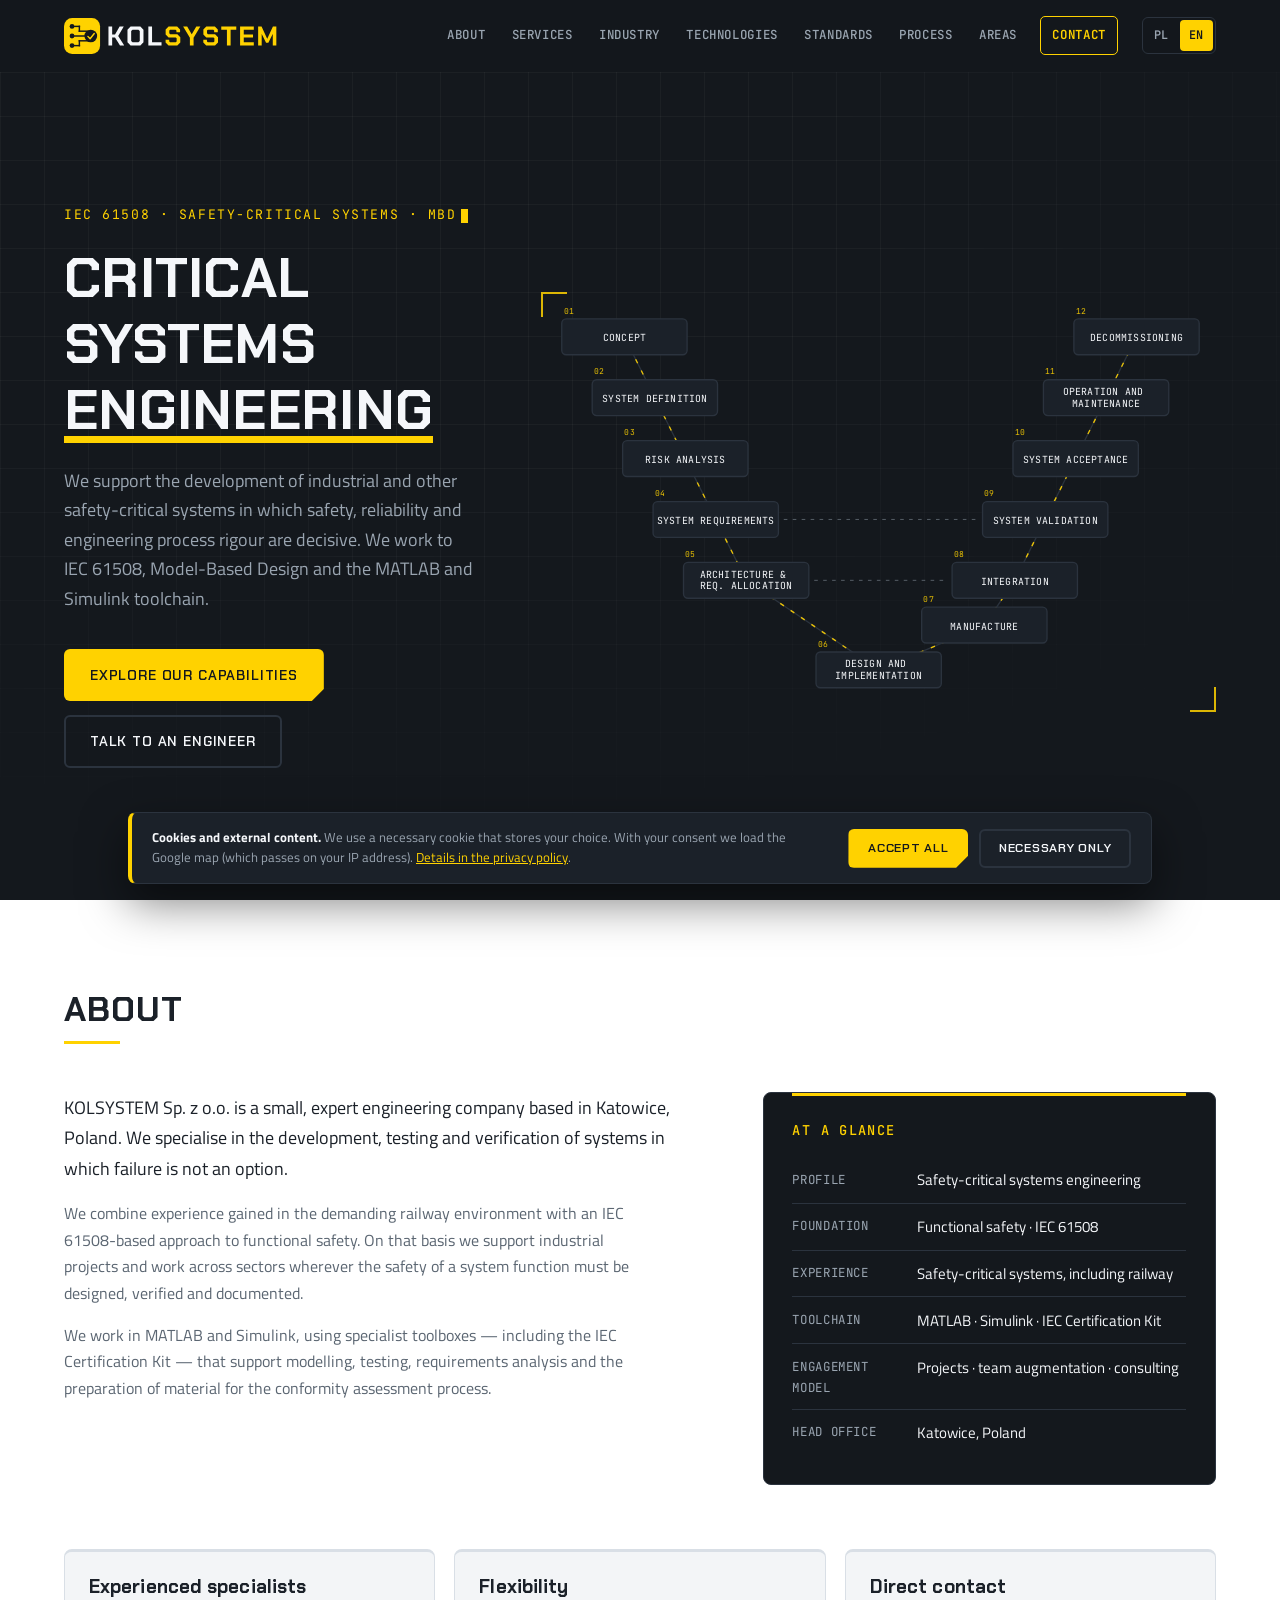
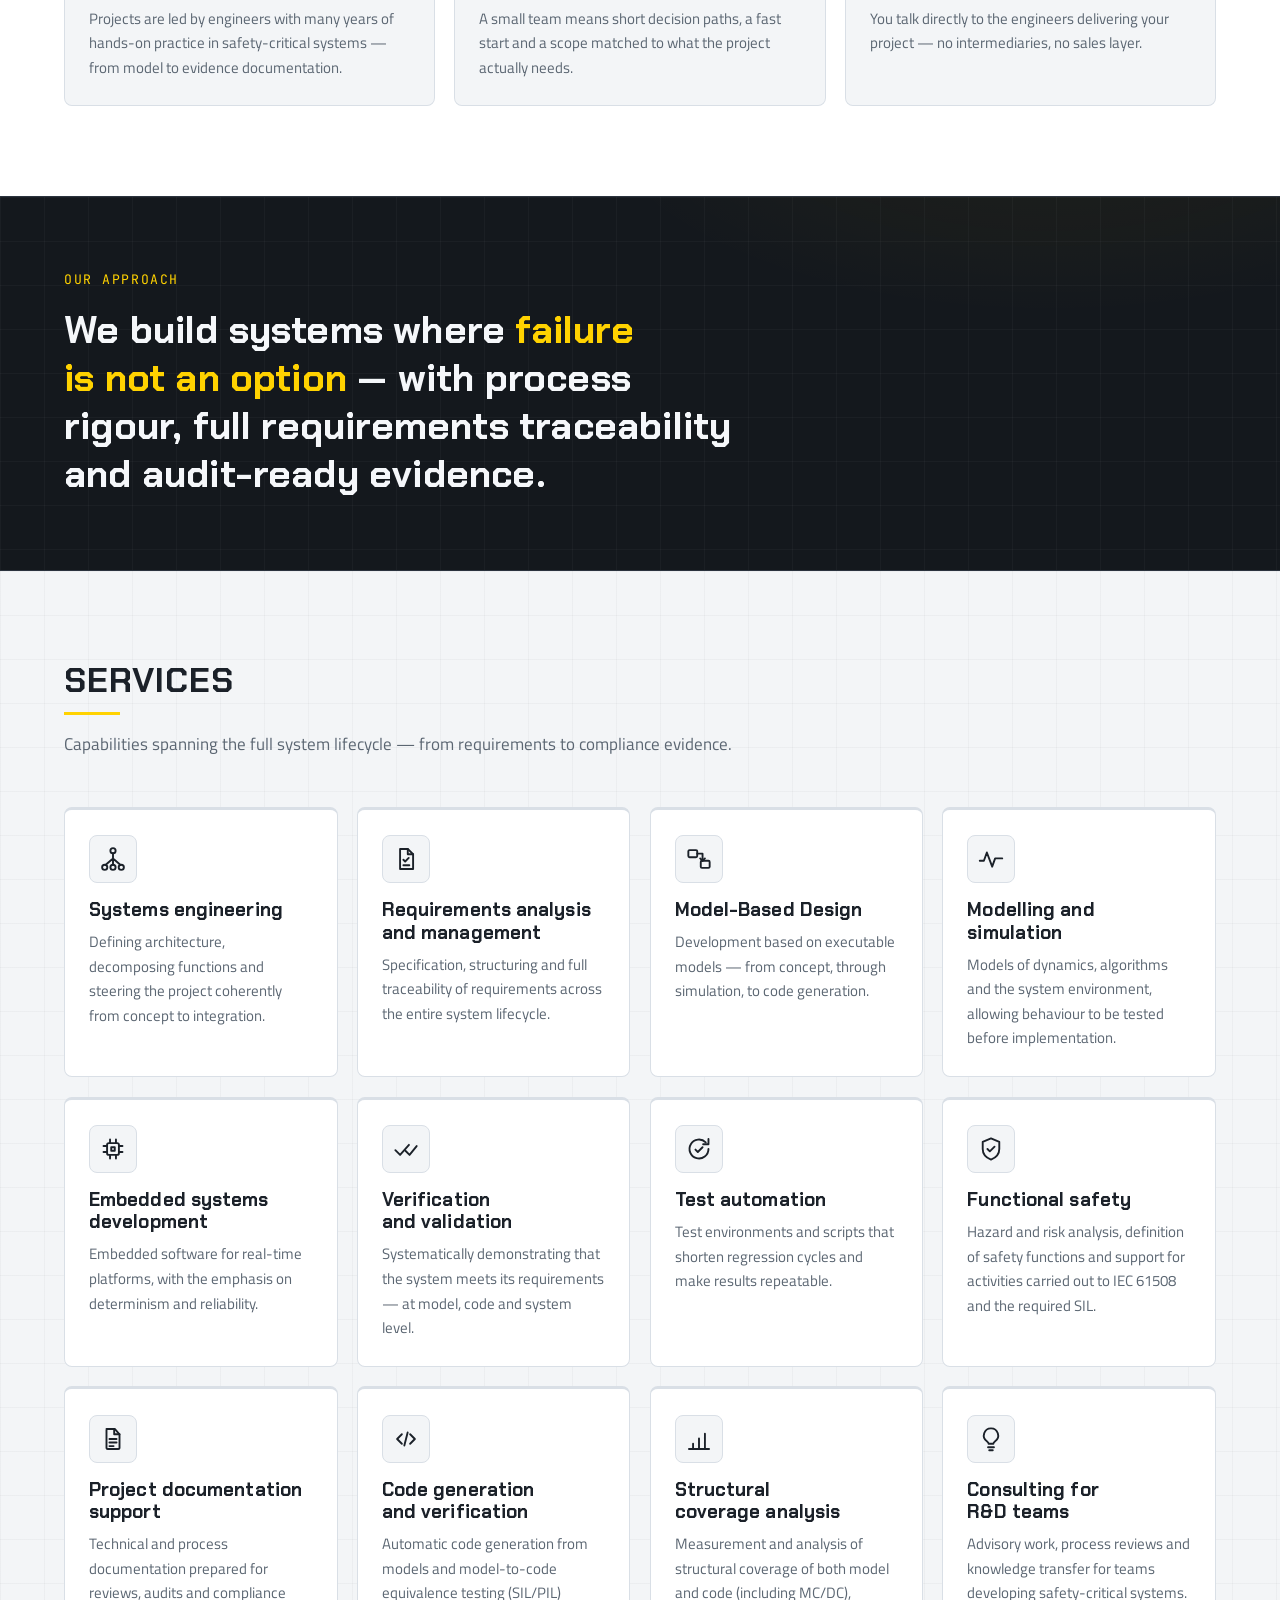
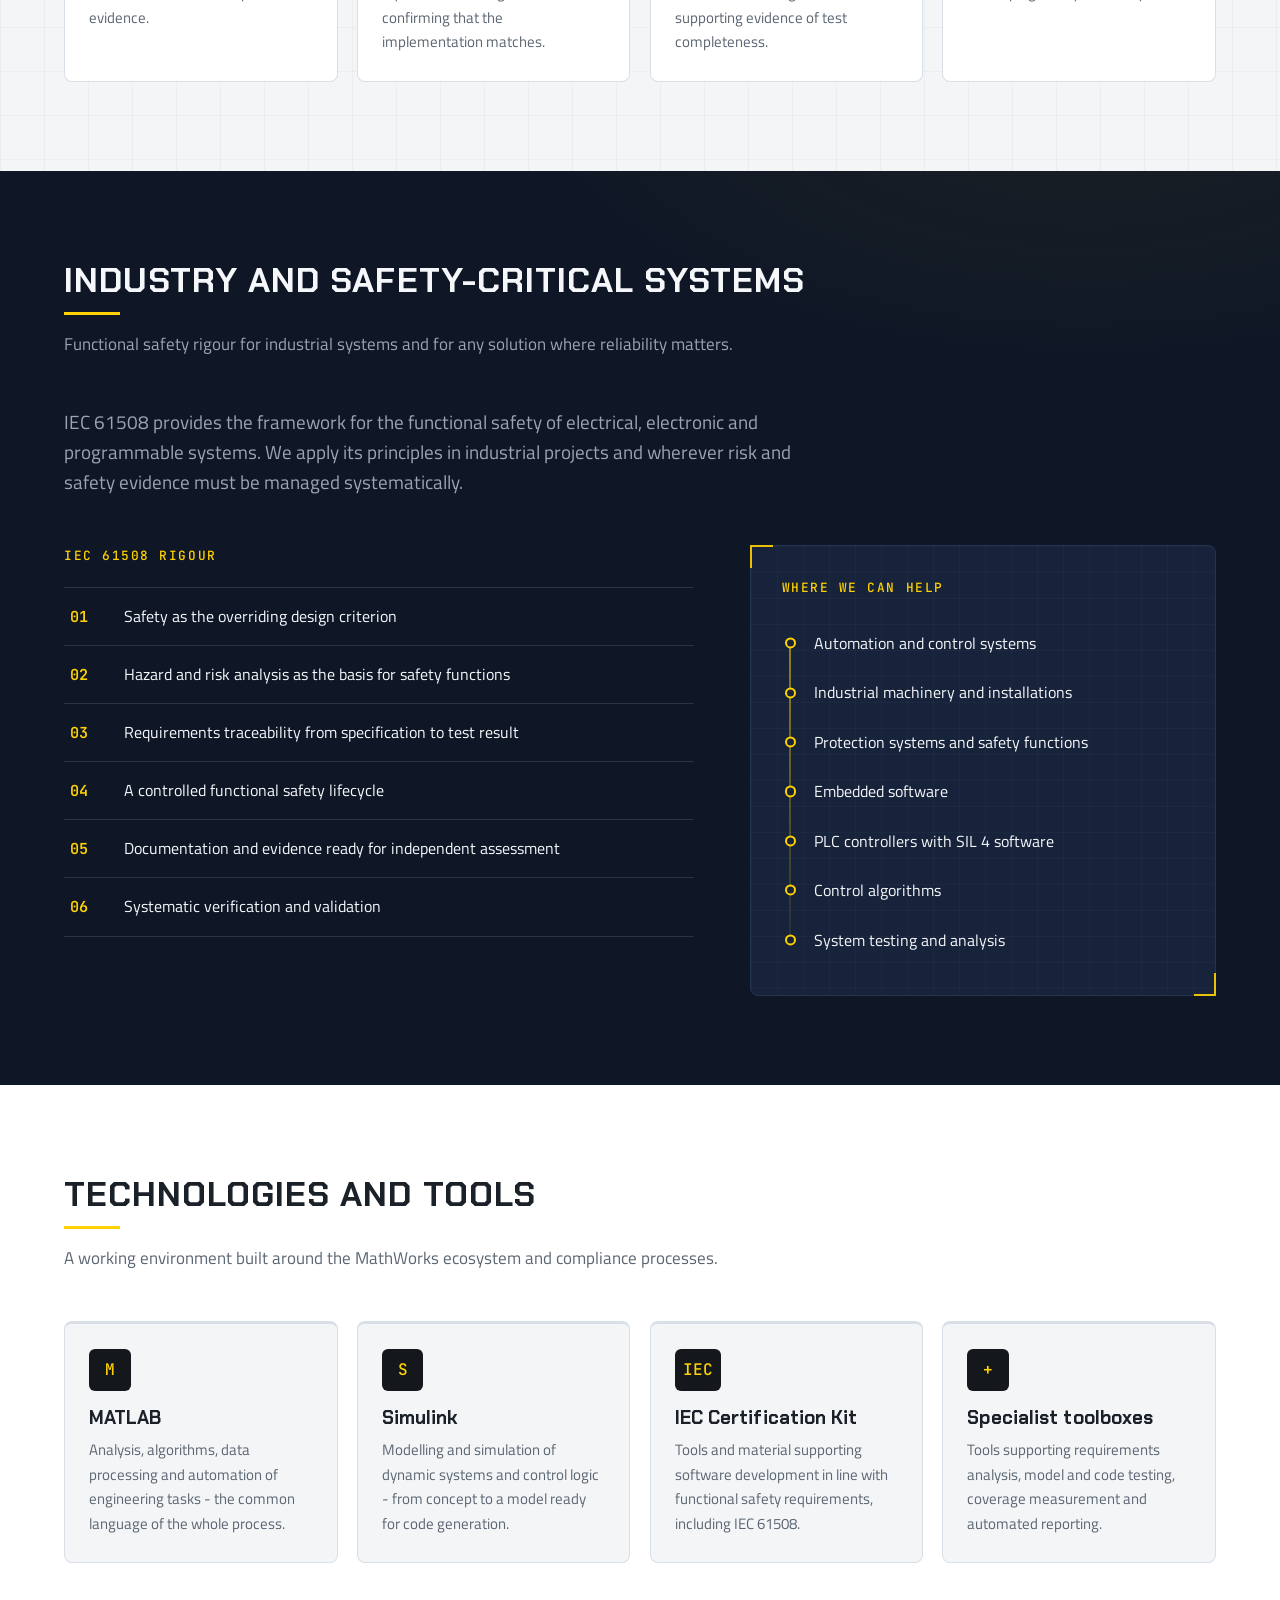
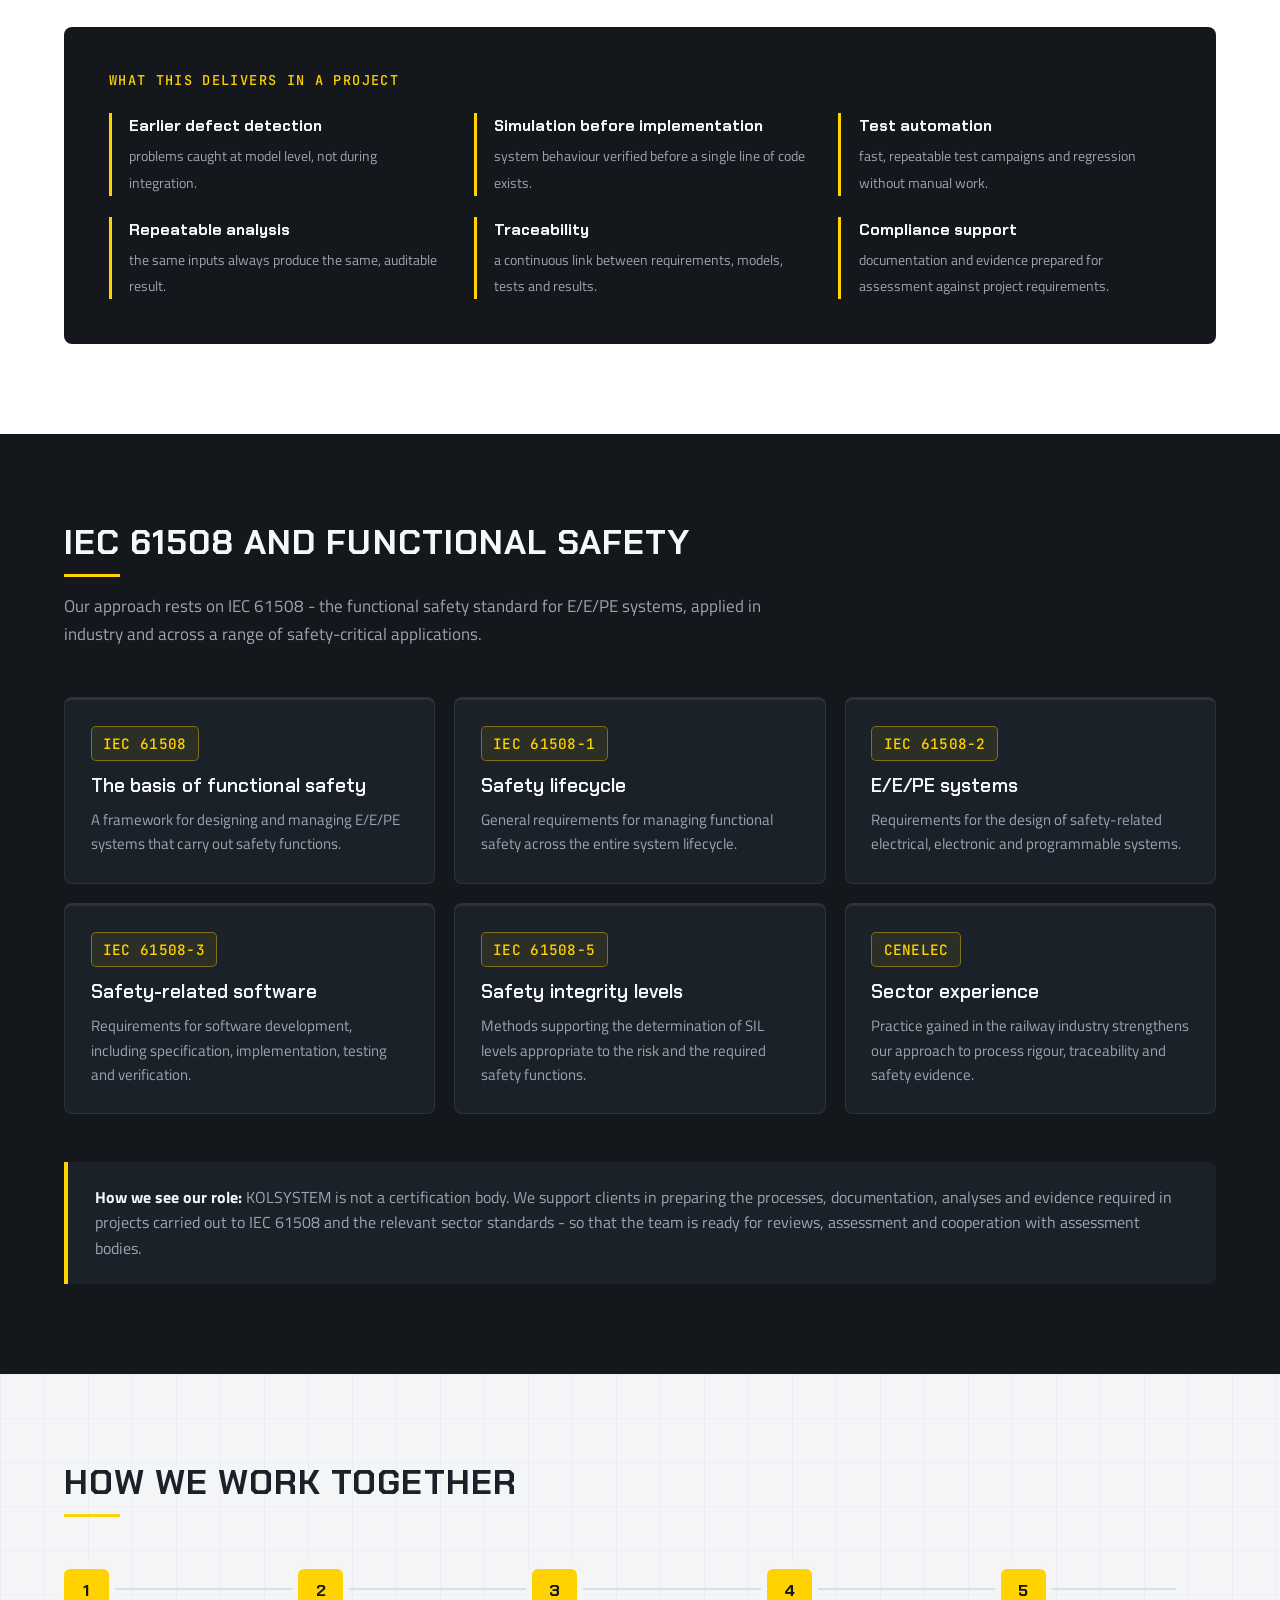
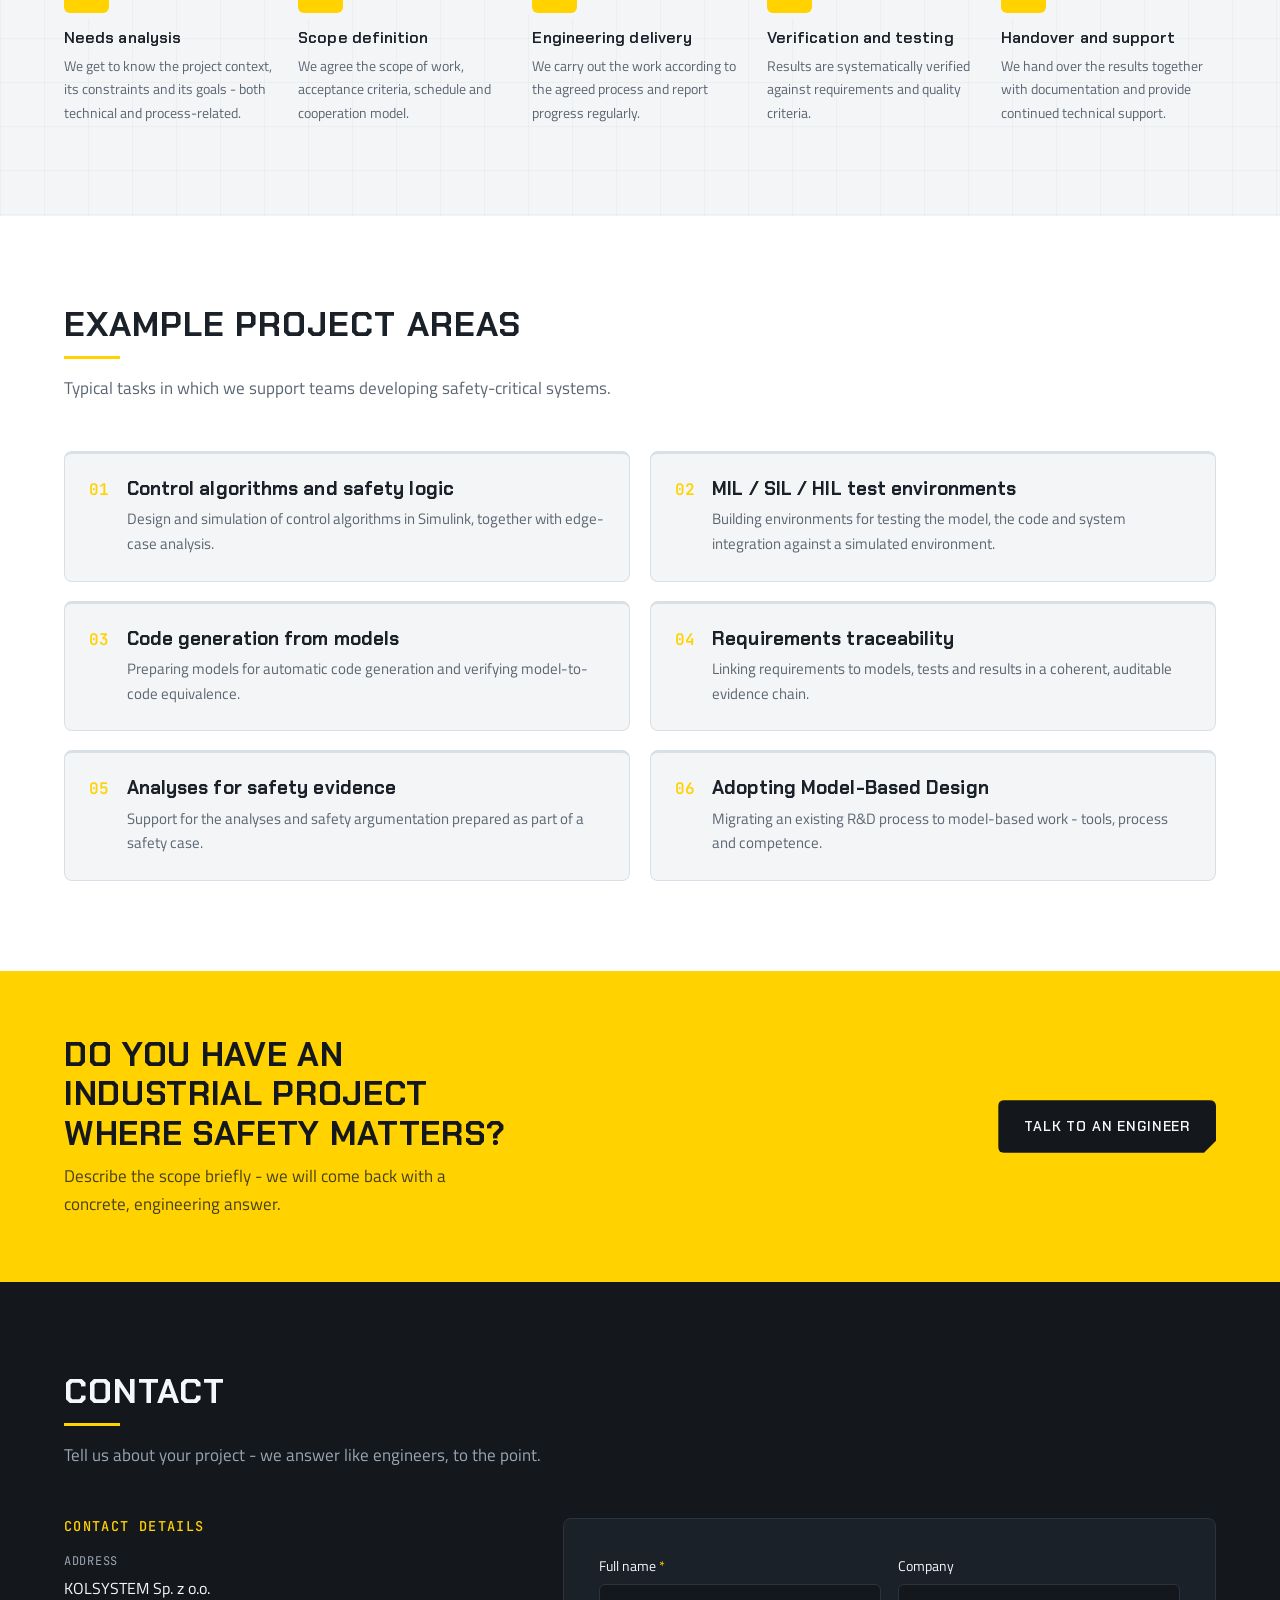
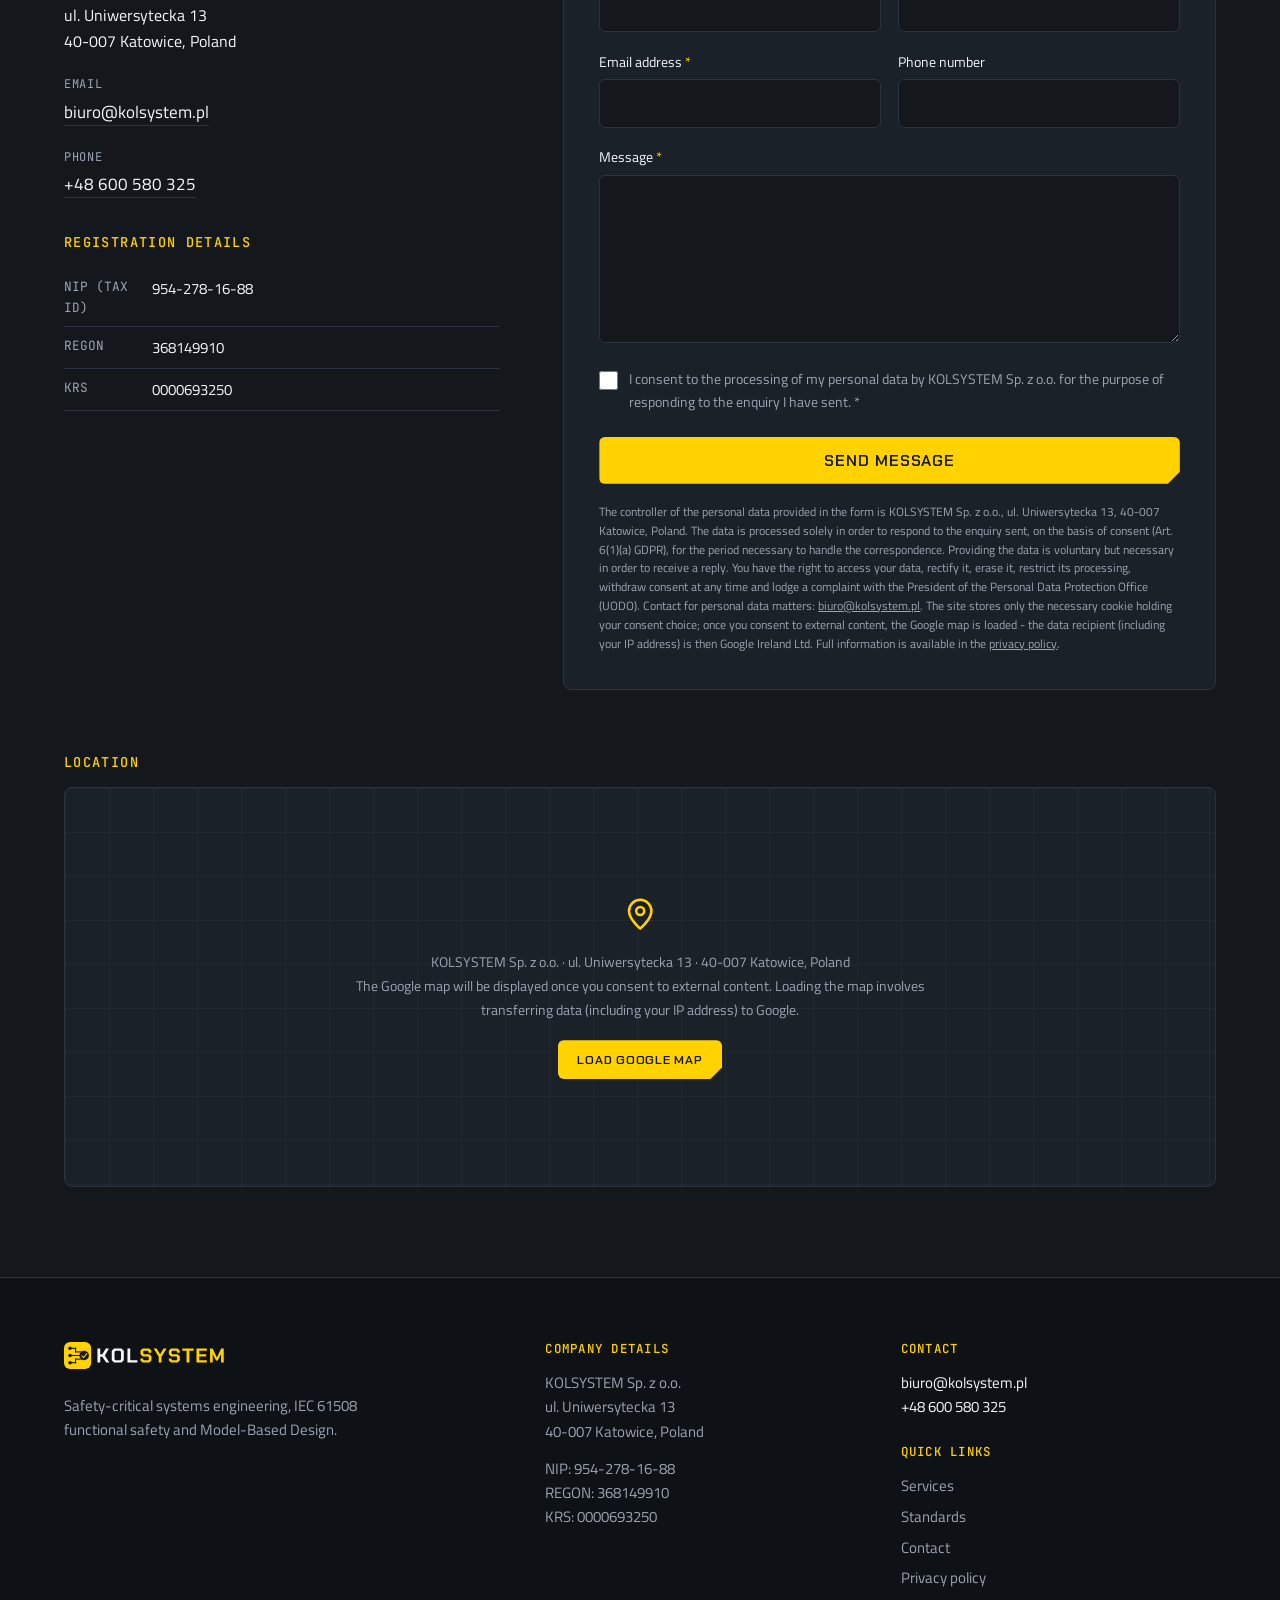
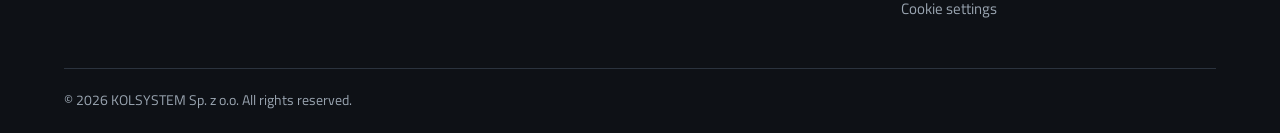
==== en/index.html @ b1883c4a "dodanie obsługi jezyka angielskiego" ====
<!DOCTYPE html>

<html lang="en">
<head>
<meta charset="utf-8"/>
<meta content="width=device-width, initial-scale=1.0" name="viewport"/>
<title>KOLSYSTEM – IEC 61508 Functional Safety | Industrial Engineering</title>
<meta content="KOLSYSTEM Sp. z o.o. - safety-critical systems engineering for industry and a range of sectors. IEC 61508 functional safety, Model-Based Design, MATLAB, Simulink, verification and validation." name="description"/>
<meta content="index,follow" name="robots"/>
<meta content="KOLSYSTEM Sp. z o.o." name="author"/>
<meta content="#14181d" name="theme-color"/>
<link href="https://kolsystem.pl/en/" rel="canonical"/>
<link href="https://kolsystem.pl/" hreflang="pl" rel="alternate"/>
<link href="https://kolsystem.pl/en/" hreflang="en" rel="alternate"/>
<link href="https://kolsystem.pl/" hreflang="x-default" rel="alternate"/>
<link href="../assets/brand/favicon.svg" rel="icon" type="image/svg+xml"/>
<link href="../assets/brand/favicon.ico" rel="icon" type="image/x-icon"/>
<link href="../assets/brand/apple-touch-icon.png" rel="apple-touch-icon"/>
<!-- Open Graph -->
<meta content="website" property="og:type"/>
<meta content="KOLSYSTEM" property="og:site_name"/>
<meta content="KOLSYSTEM – IEC 61508 Functional Safety" property="og:title"/>
<meta content="IEC 61508 functional safety, Model-Based Design, MATLAB and Simulink. Safety-critical systems engineering for industry and a range of sectors." property="og:description"/>
<meta content="https://kolsystem.pl/en/" property="og:url"/>
<meta content="en_GB" property="og:locale"/>
<meta content="https://kolsystem.pl/assets/brand/social-share-1200x630.png" property="og:image"/>
<meta content="image/png" property="og:image:type"/>
<meta content="1200" property="og:image:width"/>
<meta content="630" property="og:image:height"/>
<meta content="KOLSYSTEM – Safety-critical systems engineering. IEC 61508, Model-Based Design, system lifecycle diagram." property="og:image:alt"/>
<!-- Twitter Card -->
<meta content="summary_large_image" name="twitter:card"/>
<meta content="KOLSYSTEM – IEC 61508 Functional Safety" name="twitter:title"/>
<meta content="IEC 61508 functional safety, Model-Based Design, MATLAB and Simulink. Safety-critical systems engineering for industry and a range of sectors." name="twitter:description"/>
<meta content="https://kolsystem.pl/assets/brand/social-share-1200x630.png" name="twitter:image"/>
<!-- Fonty hostowane lokalnie (reguły @font-face w style.css) -->
<link as="font" crossorigin="" href="../assets/fonts/titillium-web-400-latin.woff2" rel="preload" type="font/woff2"/>
<link as="font" crossorigin="" href="../assets/fonts/titillium-web-400-latin-ext.woff2" rel="preload" type="font/woff2"/>
<link as="font" crossorigin="" href="../assets/fonts/chakra-petch-700-latin.woff2" rel="preload" type="font/woff2"/>
<link as="font" crossorigin="" href="../assets/fonts/chakra-petch-700-latin-ext.woff2" rel="preload" type="font/woff2"/>
<link href="../assets/css/style.css" rel="stylesheet"/>
<!-- Dane strukturalne dla wyszukiwarek -->
<script type="application/ld+json">{
  "@context": "https://schema.org",
  "@graph": [
    {
      "@type": "Organization",
      "@id": "https://kolsystem.pl/#organization",
      "name": "KOLSYSTEM Sp. z o.o.",
      "legalName": "KOLSYSTEM Spółka z ograniczoną odpowiedzialnością",
      "url": "https://kolsystem.pl/",
      "email": "biuro@kolsystem.pl",
      "telephone": "+48600580325",
      "taxID": "9542781688",
      "vatID": "PL9542781688",
      "address": {
        "@type": "PostalAddress",
        "streetAddress": "ul. Uniwersytecka 13",
        "postalCode": "40-007",
        "addressLocality": "Katowice",
        "addressRegion": "śląskie",
        "addressCountry": "PL"
      },
      "contactPoint": {
        "@type": "ContactPoint",
        "contactType": "customer service",
        "email": "biuro@kolsystem.pl",
        "telephone": "+48600580325",
        "availableLanguage": [
          "pl",
          "en"
        ]
      },
      "areaServed": "PL",
      "hasMap": "https://maps.google.com/maps?q=ul.+Uniwersytecka+13,+40-007+Katowice",
      "knowsAbout": [
        "inżynieria systemów krytycznych",
        "bezpieczeństwo funkcjonalne",
        "Model-Based Design",
        "MATLAB",
        "Simulink",
        "IEC Certification Kit",
        "IEC 61508",
        "systemy E/E/PE",
        "automatyka przemysłowa",
        "Safety Integrity Level (SIL)",
        "weryfikacja i walidacja",
        "Sterowniki PLC z oprogramowaniem SIL4",
        "systemy embedded"
      ],
      "hasOfferCatalog": {
        "@type": "OfferCatalog",
        "name": "Engineering services",
        "itemListElement": [
          {
            "@type": "Offer",
            "itemOffered": {
              "@type": "Service",
              "name": "Systems engineering"
            }
          },
          {
            "@type": "Offer",
            "itemOffered": {
              "@type": "Service",
              "name": "Requirements analysis and management"
            }
          },
          {
            "@type": "Offer",
            "itemOffered": {
              "@type": "Service",
              "name": "Model-Based Design"
            }
          },
          {
            "@type": "Offer",
            "itemOffered": {
              "@type": "Service",
              "name": "Modelling and simulation"
            }
          },
          {
            "@type": "Offer",
            "itemOffered": {
              "@type": "Service",
              "name": "Embedded systems development"
            }
          },
          {
            "@type": "Offer",
            "itemOffered": {
              "@type": "Service",
              "name": "Verification and validation"
            }
          },
          {
            "@type": "Offer",
            "itemOffered": {
              "@type": "Service",
              "name": "Test automation"
            }
          },
          {
            "@type": "Offer",
            "itemOffered": {
              "@type": "Service",
              "name": "Functional safety"
            }
          },
          {
            "@type": "Offer",
            "itemOffered": {
              "@type": "Service",
              "name": "Project documentation support"
            }
          },
          {
            "@type": "Offer",
            "itemOffered": {
              "@type": "Service",
              "name": "Consulting for R&D teams"
            }
          }
        ]
      }
    },
    {
      "@type": "WebSite",
      "@id": "https://kolsystem.pl/#website",
      "url": "https://kolsystem.pl/",
      "name": "KOLSYSTEM",
      "inLanguage": "pl-PL",
      "publisher": {
        "@id": "https://kolsystem.pl/#organization"
      }
    },
    {
      "@type": "WebPage",
      "@id": "https://kolsystem.pl/#webpage",
      "url": "https://kolsystem.pl/",
      "name": "KOLSYSTEM – Safety-critical systems engineering",
      "description": "Expert engineering company from Katowice, Poland: IEC 61508 functional safety, safety-critical systems for industry, Model-Based Design, MATLAB and Simulink, verification and validation.",
      "inLanguage": "pl-PL",
      "isPartOf": {
        "@id": "https://kolsystem.pl/#website"
      },
      "about": {
        "@id": "https://kolsystem.pl/#organization"
      }
    }
  ]
}</script>
</head>
<body>
<a class="skip-link" href="#main">Skip to content</a>
<!-- ============================== NAGŁÓWEK ============================== -->
<header class="site-header" id="top">
<div class="container header-inner">
<a aria-label="KOLSYSTEM – home" class="logo" href="#top">
<img alt="" class="logo-image" height="760" src="../assets/brand/logo-horizontal-primary.svg" width="4510"/>
</a>
<button aria-controls="site-nav" aria-expanded="false" class="nav-toggle" type="button">
<span class="nav-toggle-label">Menu</span>
<span aria-hidden="true" class="nav-toggle-bars"><i></i><i></i><i></i></span>
</button>
<nav aria-label="Main navigation" class="site-nav" id="site-nav">
<ul>
<li><a href="#o-firmie">About</a></li>
<li><a href="#uslugi">Services</a></li>
<li><a href="#przemysl">Industry</a></li>
<li><a href="#technologie">Technologies</a></li>
<li><a href="#standardy">Standards</a></li>
<li><a href="#proces">Process</a></li>
<li><a href="#obszary">Areas</a></li>
<li><a class="nav-cta" href="#kontakt">Contact</a></li>
</ul>
</nav>
<div aria-label="Language" class="lang-switch" role="group">
<a href="/" hreflang="pl" lang="pl">PL</a>
<a aria-current="true" class="is-active" href="/en/" hreflang="en" lang="en">EN</a>
</div>
</div>
</header>
<main id="main">
<!-- ============================== HERO ============================== -->
<section aria-label="Introduction" class="hero">
<div aria-hidden="true" class="hero-bg"></div>
<div class="container hero-inner">
<div class="hero-copy">
<p class="eyebrow" data-reveal="">IEC 61508 · Safety-critical systems · MBD<span aria-hidden="true" class="cursor"></span></p>
<h1 class="d1" data-reveal="">Critical systems <span class="accent-underline">engineering</span></h1>
<p class="hero-lead" data-delay="2" data-reveal="">
            We support the development of industrial and other safety-critical systems in which safety, reliability and engineering process rigour are decisive. We work to IEC 61508, Model-Based Design and the MATLAB and Simulink toolchain.
          </p>
<div class="hero-actions" data-delay="3" data-reveal="">
<a class="btn btn-primary" href="#uslugi">Explore our capabilities</a>
<a class="btn btn-ghost" href="#kontakt">Talk to an engineer</a>
</div>
</div>
<!-- Animowany diagram: przepływ MBD + odpowiedź skokowa -->
<div aria-hidden="true" class="hero-visual" data-delay="3" data-reveal="">
<svg class="hero-diagram" focusable="false" viewbox="4 28 732 448">
<!-- Ścieżka cyklu (pod blokami) + animowany przepływ -->
<g class="diagram-links">
<path d="M86 68 120 136 154 204 188 272 222 340 370 440 488 390 522 340 556 272 590 204 624 136 658 68"></path>
</g>
<g class="diagram-flow">
<path d="M86 68 120 136 154 204 188 272 222 340 370 440 488 390 522 340 556 272 590 204 624 136 658 68"></path>
</g>
<!-- Relacje weryfikacji i walidacji między gałęziami -->
<g class="v-verif">
<path d="M264 272H480"></path>
<path d="M298 340H446"></path>
</g>
<!-- Fazy cyklu życia systemu -->
<g class="diagram-blocks">
<rect height="40" rx="5" width="140" x="16" y="48"></rect>
<rect height="40" rx="5" width="140" x="50" y="116"></rect>
<rect height="40" rx="5" width="140" x="84" y="184"></rect>
<rect height="40" rx="5" width="140" x="118" y="252"></rect>
<rect height="40" rx="5" width="140" x="152" y="320"></rect>
<rect height="40" rx="5" width="140" x="300" y="420"></rect>
<rect height="40" rx="5" width="140" x="418" y="370"></rect>
<rect height="40" rx="5" width="140" x="452" y="320"></rect>
<rect height="40" rx="5" width="140" x="486" y="252"></rect>
<rect height="40" rx="5" width="140" x="520" y="184"></rect>
<rect height="40" rx="5" width="140" x="554" y="116"></rect>
<rect height="40" rx="5" width="140" x="588" y="48"></rect>
<text class="v-num" x="18" y="42">01</text>
<text class="v-num" x="52" y="110">02</text>
<text class="v-num" x="86" y="178">03</text>
<text class="v-num" x="120" y="246">04</text>
<text class="v-num" x="154" y="314">05</text>
<text class="v-num" x="302" y="414">06</text>
<text class="v-num" x="420" y="364">07</text>
<text class="v-num" x="454" y="314">08</text>
<text class="v-num" x="488" y="246">09</text>
<text class="v-num" x="522" y="178">10</text>
<text class="v-num" x="556" y="110">11</text>
<text class="v-num" x="590" y="42">12</text>
<text x="86" y="73">CONCEPT</text>
<text x="120" y="141">SYSTEM DEFINITION</text>
<text x="154" y="209">RISK ANALYSIS</text>
<text x="188" y="277">SYSTEM REQUIREMENTS</text>
<text x="222" y="337">
<tspan x="222">ARCHITECTURE &amp;</tspan>
<tspan x="222" y="350">REQ. ALLOCATION</tspan>
</text>
<text x="370" y="437">
<tspan x="370">DESIGN AND</tspan>
<tspan x="370" y="450">IMPLEMENTATION</tspan>
</text>
<text x="488" y="395">MANUFACTURE</text>
<text x="522" y="345">INTEGRATION</text>
<text x="556" y="277">SYSTEM VALIDATION</text>
<text x="590" y="209">SYSTEM ACCEPTANCE</text>
<text x="624" y="133">
<tspan x="624">OPERATION AND</tspan>
<tspan x="624" y="146">MAINTENANCE</tspan>
</text>
<text x="658" y="73">DECOMMISSIONING</text>
</g>
</svg>
</div>
</div>
</section>
<!-- ============================== O FIRMIE ============================== -->
<section aria-labelledby="o-firmie-h" class="section section--light" id="o-firmie">
<div class="container">
<header class="section-head" data-reveal="">
<h2 id="o-firmie-h">About</h2>
</header>
<div class="about-grid">
<div class="about-copy" data-reveal="">
<p class="section-lead">
              KOLSYSTEM Sp. z o.o. is a small, expert engineering company based in Katowice, Poland. We specialise in the development, testing and verification of systems in which failure is not an option.
            </p>
<p>
              We combine experience gained in the demanding railway environment with an IEC 61508-based approach to functional safety. On that basis we support industrial projects and work across sectors wherever the safety of a system function must be designed, verified and documented.
            </p>
<p>
              We work in MATLAB and Simulink, using specialist toolboxes — including the IEC Certification Kit — that support modelling, testing, requirements analysis and the preparation of material for the conformity assessment process.
            </p>
</div>
<aside aria-label="KOLSYSTEM w skrócie" class="spec-card" data-delay="2" data-reveal="">
<h3 class="spec-title">At a glance</h3>
<dl class="spec-list">
<div>
<dt>Profile</dt>
<dd>Safety-critical systems engineering</dd>
</div>
<div>
<dt>Foundation</dt>
<dd>Functional safety · IEC 61508</dd>
</div>
<div>
<dt>Experience</dt>
<dd>Safety-critical systems, including railway</dd>
</div>
<div>
<dt>Toolchain</dt>
<dd>MATLAB · Simulink · IEC Certification Kit</dd>
</div>
<div>
<dt>Engagement model</dt>
<dd>Projects · team augmentation · consulting</dd>
</div>
<div>
<dt>Head office</dt>
<dd>Katowice, Poland</dd>
</div>
</dl>
</aside>
</div>
<ul class="advantages">
<li class="advantage" data-reveal="">
<h3>Experienced specialists</h3>
<p>Projects are led by engineers with many years of hands-on practice in safety-critical systems — from model to evidence documentation.</p>
</li>
<li class="advantage" data-delay="2" data-reveal="">
<h3>Flexibility</h3>
<p>A small team means short decision paths, a fast start and a scope matched to what the project actually needs.</p>
</li>
<li class="advantage" data-delay="3" data-reveal="">
<h3>Direct contact</h3>
<p>You talk directly to the engineers delivering your project — no intermediaries, no sales layer.</p>
</li>
</ul>
</div>
</section>
<!-- ============================== MANIFEST ============================== -->
<section aria-label="Our approach" class="statement">
<div class="container" data-reveal="">
<p class="statement-eyebrow">Our approach</p>
<p class="statement-text">We build systems where <span>failure is not an option</span> — with process rigour, full requirements traceability and audit-ready evidence.</p>
</div>
</section>
<!-- ============================== USŁUGI ============================== -->
<section aria-labelledby="uslugi-h" class="section section--gray" id="uslugi">
<div class="container">
<header class="section-head" data-reveal="">
<h2 id="uslugi-h">Services</h2>
<p class="section-sub">Capabilities spanning the full system lifecycle — from requirements to compliance evidence.</p>
</header>
<ul class="cards-grid services-grid">
<li class="card" data-reveal="">
<svg aria-hidden="true" class="card-icon" viewbox="0 0 24 24">
<circle cx="12" cy="5" r="2.2"></circle>
<circle cx="5" cy="19" r="2.2"></circle>
<circle cx="12" cy="19" r="2.2"></circle>
<circle cx="19" cy="19" r="2.2"></circle>
<path d="M12 7.2v9.6M12 11.5 5.6 17M12 11.5l6.4 5.5"></path>
</svg>
<h3>Systems engineering</h3>
<p>Defining architecture, decomposing functions and steering the project coherently from concept to integration.
            </p>
</li>
<li class="card" data-delay="2" data-reveal="">
<svg aria-hidden="true" class="card-icon" viewbox="0 0 24 24">
<path d="M7 3.5h6.5L18 8v12.5H7z"></path>
<path d="M13.5 3.5V8H18"></path>
<path d="m9.8 12.6 1.5 1.5 3-3"></path>
<path d="M9.8 17.3h5"></path>
</svg>
<h3>Requirements analysis and management</h3>
<p>Specification, structuring and full traceability of requirements across the entire system lifecycle.</p>
</li>
<li class="card" data-delay="3" data-reveal="">
<svg aria-hidden="true" class="card-icon" viewbox="0 0 24 24">
<rect height="6" rx="1" width="7.5" x="3" y="4.5"></rect>
<rect height="6" rx="1" width="7.5" x="13.5" y="13.5"></rect>
<path d="M10.5 7.5h4.5v6"></path>
<path d="m13 11.5 2 2 2-2"></path>
</svg>
<h3>Model-Based Design</h3>
<p>Development based on executable models — from concept, through simulation, to code generation.</p>
</li>
<li class="card" data-reveal="">
<svg aria-hidden="true" class="card-icon" viewbox="0 0 24 24">
<path d="M2.5 13.5H6l2.5-7 4.5 12 2.5-7h6"></path>
</svg>
<h3>Modelling and simulation</h3>
<p>Models of dynamics, algorithms and the system environment, allowing behaviour to be tested before implementation.</p>
</li>
<li class="card" data-delay="2" data-reveal="">
<svg aria-hidden="true" class="card-icon" viewbox="0 0 24 24">
<rect height="10" rx="1.5" width="10" x="7" y="7"></rect>
<rect height="3" width="3" x="10.5" y="10.5"></rect>
<path d="M9.5 7V4m5 3V4m-5 16v-3m5 3v-3M7 9.5H4m3 5H4m16-5h-3m3 5h-3"></path>
</svg>
<h3>Embedded systems development</h3>
<p>Embedded software for real-time platforms, with the emphasis on determinism and reliability.</p>
</li>
<li class="card" data-delay="3" data-reveal="">
<svg aria-hidden="true" class="card-icon" viewbox="0 0 24 24">
<path d="m3 13 4 4 7.5-8.5"></path>
<path d="m11.5 13.5 3.5 3.5L21 9.5"></path>
</svg>
<h3>Verification and validation</h3>
<p>Systematically demonstrating that the system meets its requirements — at model, code and system level.</p>
</li>
<li class="card" data-reveal="">
<svg aria-hidden="true" class="card-icon" viewbox="0 0 24 24">
<path d="M20 12a8 8 0 1 1-2.3-5.6"></path>
<path d="M20 3.5V8h-4.5"></path>
<path d="m9 12.5 2 2 4-4"></path>
</svg>
<h3>Test automation</h3>
<p>Test environments and scripts that shorten regression cycles and make results repeatable.</p>
</li>
<li class="card" data-delay="2" data-reveal="">
<svg aria-hidden="true" class="card-icon" viewbox="0 0 24 24">
<path d="m12 3 7 3v6c0 4.4-3 7.4-7 9-4-1.6-7-4.6-7-9V6z"></path>
<path d="m9 12 2 2 4-4"></path>
</svg>
<h3>Functional safety</h3>
<p>Hazard and risk analysis, definition of safety functions and support for activities carried out to IEC 61508 and the required SIL.</p>
</li>
<li class="card" data-delay="3" data-reveal="">
<svg aria-hidden="true" class="card-icon" viewbox="0 0 24 24">
<path d="M6.5 3.5h7L17.5 8v11.5a1 1 0 0 1-1 1h-9a1 1 0 0 1-1-1V4.5a1 1 0 0 1 1-1z"></path>
<path d="M13 3.5V8h4.5"></path>
<path d="M9 12h6M9 15h6M9 18h3.5"></path>
</svg>
<h3>Project documentation support</h3>
<p>Technical and process documentation prepared for reviews, audits and compliance evidence.</p>
</li>
<li class="card" data-reveal="">
<svg aria-hidden="true" class="card-icon" viewbox="0 0 24 24">
<path d="M8.5 8 4.5 12l4 4"></path>
<path d="m15.5 8 4 4-4 4"></path>
<path d="M13.4 6.5 10.6 17.5"></path>
</svg>
<h3>Code generation and verification</h3>
<p>Automatic code generation from models and model-to-code equivalence testing (SIL/PIL) confirming that the implementation matches.</p>
</li>
<li class="card" data-delay="2" data-reveal="">
<svg aria-hidden="true" class="card-icon" viewbox="0 0 24 24">
<path d="M3.5 20.5h17"></path>
<path d="M7 20.5v-4.5M12 20.5v-9M17 20.5v-13"></path>
</svg>
<h3>Structural coverage analysis</h3>
<p>Measurement and analysis of structural coverage of both model and code (including MC/DC), supporting evidence of test completeness.</p>
</li>
<li class="card" data-delay="3" data-reveal="">
<svg aria-hidden="true" class="card-icon" viewbox="0 0 24 24">
<path d="M12 3a6 6 0 0 0-3.5 10.9c.9.7 1.5 1.3 1.5 2.1h4c0-.8.6-1.4 1.5-2.1A6 6 0 0 0 12 3z"></path>
<path d="M9.5 19h5M10.5 21.5h3"></path>
</svg>
<h3>Consulting for R&amp;D teams</h3>
<p>Advisory work, process reviews and knowledge transfer for teams developing safety-critical systems.</p>
</li>
</ul>
</div>
</section>
<!-- ============================== PRZEMYSŁ I SYSTEMY KRYTYCZNE ============================== -->
<section aria-labelledby="przemysl-h" class="section section--navy" id="przemysl">
<div class="container">
<header class="section-head" data-reveal="">
<h2 id="przemysl-h">Industry and safety-critical systems</h2>
<p class="section-sub">Functional safety rigour for industrial systems and for any solution where reliability matters.</p>
</header>
<p class="rail-lead" data-reveal="">
          IEC 61508 provides the framework for the functional safety of electrical, electronic and programmable systems. We apply its principles in industrial projects and wherever risk and safety evidence must be managed systematically.
        </p>
<div class="rail-layout">
<div class="rail-reqs-wrap" data-reveal="">
<span class="rail-eyebrow">IEC 61508 rigour</span>
<ul class="rail-reqs">
<li><span aria-hidden="true" class="rail-reqs-num">01</span><span class="rail-reqs-text">Safety as the overriding design criterion</span></li>
<li><span aria-hidden="true" class="rail-reqs-num">02</span><span class="rail-reqs-text">Hazard and risk analysis as the basis for safety functions</span></li>
<li><span aria-hidden="true" class="rail-reqs-num">03</span><span class="rail-reqs-text">Requirements traceability from specification to test result</span></li>
<li><span aria-hidden="true" class="rail-reqs-num">04</span><span class="rail-reqs-text">A controlled functional safety lifecycle</span></li>
<li><span aria-hidden="true" class="rail-reqs-num">05</span><span class="rail-reqs-text">Documentation and evidence ready for independent assessment</span></li>
<li><span aria-hidden="true" class="rail-reqs-num">06</span><span class="rail-reqs-text">Systematic verification and validation</span></li>
</ul>
</div>
<aside aria-label="Możliwe obszary wsparcia" class="rail-panel" data-delay="2" data-reveal="">
<span class="rail-eyebrow">Where we can help</span>
<ul class="rail-chain">
<li>Automation and control systems</li>
<li>Industrial machinery and installations</li>
<li>Protection systems and safety functions</li>
<li>Embedded software</li>
<li>PLC controllers with SIL 4 software</li>
<li>Control algorithms</li>
<li>System testing and analysis</li>
</ul>
</aside>
</div>
</div>
</section>
<!-- ============================== TECHNOLOGIE ============================== -->
<section aria-labelledby="technologie-h" class="section section--light" id="technologie">
<div class="container">
<header class="section-head" data-reveal="">
<h2 id="technologie-h">Technologies and tools</h2>
<p class="section-sub">A working environment built around the MathWorks ecosystem and compliance processes.</p>
</header>
<ul class="tech-grid">
<li class="tech-card" data-reveal="">
<span class="tech-badge">M</span>
<h3>MATLAB</h3>
<p>Analysis, algorithms, data processing and automation of engineering tasks - the common language of the whole process.</p>
</li>
<li class="tech-card" data-delay="2" data-reveal="">
<span class="tech-badge">S</span>
<h3>Simulink</h3>
<p>Modelling and simulation of dynamic systems and control logic - from concept to a model ready for code generation.</p>
</li>
<li class="tech-card" data-delay="3" data-reveal="">
<span class="tech-badge">IEC</span>
<h3>IEC Certification Kit</h3>
<p>Tools and material supporting software development in line with functional safety requirements, including IEC 61508.</p>
</li>
<li class="tech-card" data-delay="4" data-reveal="">
<span class="tech-badge">+</span>
<h3>Specialist toolboxes</h3>
<p>Tools supporting requirements analysis, model and code testing, coverage measurement and automated reporting.</p>
</li>
</ul>
<div class="value-block" data-reveal="">
<h3 class="value-title">What this delivers in a project</h3>
<ul class="value-grid">
<li><strong>Earlier defect detection</strong><span>problems caught at model level, not during integration.</span></li>
<li><strong>Simulation before implementation</strong><span>system behaviour verified before a single line of code exists.</span></li>
<li><strong>Test automation</strong><span>fast, repeatable test campaigns and regression without manual work.</span></li>
<li><strong>Repeatable analysis</strong><span>the same inputs always produce the same, auditable result.</span></li>
<li><strong>Traceability</strong><span>a continuous link between requirements, models, tests and results.</span>
</li>
<li><strong>Compliance support</strong><span>documentation and evidence prepared for assessment against project requirements.</span></li>
</ul>
</div>
</div>
</section>
<!-- ============================== STANDARDY ============================== -->
<section aria-labelledby="standardy-h" class="section section--dark" id="standardy">
<div class="container">
<header class="section-head" data-reveal="">
<h2 id="standardy-h">IEC 61508 and functional safety</h2>
<p class="section-sub">Our approach rests on IEC 61508 - the functional safety standard for E/E/PE systems, applied in industry and across a range of safety-critical applications.</p>
</header>
<ul class="standards-grid">
<li class="standard" data-reveal="">
<span class="standard-code">IEC 61508</span>
<h3>The basis of functional safety</h3>
<p>A framework for designing and managing E/E/PE systems that carry out safety functions.</p>
</li>
<li class="standard" data-delay="2" data-reveal="">
<span class="standard-code">IEC 61508-1</span>
<h3>Safety lifecycle</h3>
<p>General requirements for managing functional safety across the entire system lifecycle.</p>
</li>
<li class="standard" data-delay="3" data-reveal="">
<span class="standard-code">IEC 61508-2</span>
<h3>E/E/PE systems</h3>
<p>Requirements for the design of safety-related electrical, electronic and programmable systems.</p>
</li>
<li class="standard" data-reveal="">
<span class="standard-code">IEC 61508-3</span>
<h3>Safety-related software</h3>
<p>Requirements for software development, including specification, implementation, testing and verification.
            </p>
</li>
<li class="standard" data-delay="2" data-reveal="">
<span class="standard-code">IEC 61508-5</span>
<h3>Safety integrity levels</h3>
<p>Methods supporting the determination of SIL levels appropriate to the risk and the required safety functions.
            </p>
</li>
<li class="standard" data-delay="3" data-reveal="">
<span class="standard-code">CENELEC</span>
<h3>Sector experience</h3>
<p>Practice gained in the railway industry strengthens our approach to process rigour, traceability and safety evidence.</p>
</li>
</ul>
<div class="disclaimer" data-reveal="" role="note">
<p>
<strong>How we see our role:</strong> KOLSYSTEM is not a certification body. We support clients in preparing the processes, documentation, analyses and evidence required in projects carried out to IEC 61508 and the relevant sector standards - so that the team is ready for reviews, assessment and cooperation with assessment bodies.
          </p>
</div>
</div>
</section>
<!-- ============================== PROCES ============================== -->
<section aria-labelledby="proces-h" class="section section--gray" id="proces">
<div class="container">
<header class="section-head" data-reveal="">
<h2 id="proces-h">How we work together</h2>
</header>
<ol class="process">
<li class="process-step" data-reveal="">
<span class="process-num">1</span>
<h3>Needs analysis</h3>
<p>We get to know the project context, its constraints and its goals - both technical and process-related.</p>
</li>
<li class="process-step" data-delay="2" data-reveal="">
<span class="process-num">2</span>
<h3>Scope definition</h3>
<p>We agree the scope of work, acceptance criteria, schedule and cooperation model.</p>
</li>
<li class="process-step" data-delay="3" data-reveal="">
<span class="process-num">3</span>
<h3>Engineering delivery</h3>
<p>We carry out the work according to the agreed process and report progress regularly.</p>
</li>
<li class="process-step" data-delay="4" data-reveal="">
<span class="process-num">4</span>
<h3>Verification and testing</h3>
<p>Results are systematically verified against requirements and quality criteria.</p>
</li>
<li class="process-step" data-delay="5" data-reveal="">
<span class="process-num">5</span>
<h3>Handover and support</h3>
<p>We hand over the results together with documentation and provide continued technical support.</p>
</li>
</ol>
</div>
</section>
<!-- ============================== OBSZARY PROJEKTOWE ============================== -->
<section aria-labelledby="obszary-h" class="section section--light" id="obszary">
<div class="container">
<header class="section-head" data-reveal="">
<h2 id="obszary-h">Example project areas</h2>
<p class="section-sub">Typical tasks in which we support teams developing safety-critical systems.</p>
</header>
<ul class="areas-list">
<li class="area" data-reveal="">
<span aria-hidden="true" class="area-num">01</span>
<div>
<h3>Control algorithms and safety logic</h3>
<p>Design and simulation of control algorithms in Simulink, together with edge-case analysis.</p>
</div>
</li>
<li class="area" data-delay="2" data-reveal="">
<span aria-hidden="true" class="area-num">02</span>
<div>
<h3>MIL / SIL / HIL test environments</h3>
<p>Building environments for testing the model, the code and system integration against a simulated environment.</p>
</div>
</li>
<li class="area" data-delay="3" data-reveal="">
<span aria-hidden="true" class="area-num">03</span>
<div>
<h3>Code generation from models</h3>
<p>Preparing models for automatic code generation and verifying model-to-code equivalence.</p>
</div>
</li>
<li class="area" data-reveal="">
<span aria-hidden="true" class="area-num">04</span>
<div>
<h3>Requirements traceability</h3>
<p>Linking requirements to models, tests and results in a coherent, auditable evidence chain.</p>
</div>
</li>
<li class="area" data-delay="2" data-reveal="">
<span aria-hidden="true" class="area-num">05</span>
<div>
<h3>Analyses for safety evidence</h3>
<p>Support for the analyses and safety argumentation prepared as part of a safety case.</p>
</div>
</li>
<li class="area" data-delay="3" data-reveal="">
<span aria-hidden="true" class="area-num">06</span>
<div>
<h3>Adopting Model-Based Design</h3>
<p>Migrating an existing R&amp;D process to model-based work - tools, process and competence.</p>
</div>
</li>
</ul>
</div>
</section>
<!-- ============================== CTA ============================== -->
<section aria-label="Invitation to work together" class="cta-band">
<div class="container cta-band-inner" data-reveal="">
<div class="cta-band-copy">
<h2 class="cta-band-title">Do you have an industrial project where safety matters?</h2>
<p class="cta-band-text">Describe the scope briefly - we will come back with a concrete, engineering answer.</p>
</div>
<a class="btn cta-band-btn" href="#kontakt">Talk to an engineer</a>
</div>
</section>
<!-- ============================== KONTAKT ============================== -->
<section aria-labelledby="kontakt-h" class="section section--dark" id="kontakt">
<div class="container">
<header class="section-head" data-reveal="">
<h2 id="kontakt-h">Contact</h2>
<p class="section-sub">Tell us about your project - we answer like engineers, to the point.</p>
</header>
<div class="contact-grid">
<div class="contact-info" data-reveal="">
<h3>Contact details</h3>
<ul class="contact-list">
<li>
<span class="contact-label">Address</span>
<address>KOLSYSTEM Sp. z o.o.<br/>ul. Uniwersytecka 13<br/>40-007 Katowice, Poland</address>
</li>
<li>
<span class="contact-label">Email</span>
<a href="mailto:biuro@kolsystem.pl">biuro@kolsystem.pl</a>
</li>
<li>
<span class="contact-label">Phone</span>
<a href="tel:+48600580325">+48 600 580 325</a>
</li>
</ul>
<h3 class="contact-reg-title">Registration details</h3>
<dl class="reg-list">
<div>
<dt>NIP (tax ID)</dt>
<dd>954-278-16-88</dd>
</div>
<div>
<dt>REGON</dt>
<dd>368149910</dd>
</div>
<div>
<dt>KRS</dt>
<dd>0000693250</dd>
</div>
</dl>
</div>
<form class="contact-form" data-delay="2" data-reveal="" id="contact-form" novalidate="">
<div class="form-row">
<div class="form-field">
<label for="f-name">Full name <span aria-hidden="true" class="req">*</span></label>
<input autocomplete="name" id="f-name" name="name" required="" type="text"/>
<p class="field-error" hidden="" id="err-name"></p>
</div>
<div class="form-field">
<label for="f-company">Company</label>
<input autocomplete="organization" id="f-company" name="company" type="text"/>
<p class="field-error" hidden="" id="err-company"></p>
</div>
</div>
<div class="form-row">
<div class="form-field">
<label for="f-email">Email address <span aria-hidden="true" class="req">*</span></label>
<input autocomplete="email" id="f-email" name="email" required="" type="email"/>
<p class="field-error" hidden="" id="err-email"></p>
</div>
<div class="form-field">
<label for="f-phone">Phone number</label>
<input autocomplete="tel" id="f-phone" name="phone" type="tel"/>
<p class="field-error" hidden="" id="err-phone"></p>
</div>
</div>
<div class="form-field">
<label for="f-message">Message <span aria-hidden="true" class="req">*</span></label>
<textarea id="f-message" name="message" required="" rows="6"></textarea>
<p class="field-error" hidden="" id="err-message"></p>
</div>
<div class="form-field form-consent">
<label class="consent-label">
<input id="f-consent" name="consent" required="" type="checkbox"/>
<span>I consent to the processing of my personal data by KOLSYSTEM Sp. z o.o. for the purpose of responding to the enquiry I have sent. <span aria-hidden="true" class="req">*</span></span>
</label>
<p class="field-error" hidden="" id="err-consent"></p>
</div>
<noscript>
<p class="form-legal">Submitting the form requires JavaScript. If it is disabled, write to us directly at
                <a href="mailto:biuro@kolsystem.pl">biuro@kolsystem.pl</a>
                or call: <a href="tel:+48600580325">+48 600 580 325</a>.
              </p>
</noscript>
<button class="btn btn-primary btn-submit" type="submit">Send message</button>
<p class="form-success" hidden="" id="form-success" role="status">
              Thank you. Your message has been prepared - we have opened your email client with the content ready. If the window did not appear, write to us directly at
              <a href="mailto:biuro@kolsystem.pl">biuro@kolsystem.pl</a>.
            </p>
<!-- Klauzula informacyjna (art. 13 RODO) -->
<p class="form-legal">
              The controller of the personal data provided in the form is KOLSYSTEM Sp. z o.o., ul. Uniwersytecka 13, 40-007 Katowice, Poland. The data is processed solely in order to respond to the enquiry sent, on the basis of consent (Art. 6(1)(a) GDPR), for the period necessary to handle the correspondence. Providing the data is voluntary but necessary in order to receive a reply. You have the right to access your data, rectify it, erase it, restrict its processing, withdraw consent at any time and lodge a complaint with the President of the Personal Data Protection Office (UODO). Contact for personal data matters:
              <a href="mailto:biuro@kolsystem.pl">biuro@kolsystem.pl</a>. The site stores only the necessary cookie holding your consent choice; once you consent to external content, the Google map is loaded - the data recipient (including your IP address) is then Google Ireland Ltd. Full information is available in the <a href="privacy-policy.html">privacy policy</a>.
            </p>
</form>
</div>
<!-- Mapa dojazdu (Google Maps, ładowana po zgodzie na treści zewnętrzne) -->
<div class="map-block" data-reveal="">
<h3 class="map-title">Location</h3>
<div class="map-embed" data-src="https://maps.google.com/maps?q=ul.%20Uniwersytecka%2013%2C%2040-007%20Katowice&amp;z=16&amp;hl=pl&amp;output=embed" id="map-embed">
<div class="map-placeholder">
<svg aria-hidden="true" class="map-pin" focusable="false" viewbox="0 0 24 24">
<path d="M12 21s-7-5.75-7-11a7 7 0 1 1 14 0c0 5.25-7 11-7 11z"></path>
<circle cx="12" cy="10" r="2.5"></circle>
</svg>
<p>
                KOLSYSTEM Sp. z o.o. · ul. Uniwersytecka 13 · 40-007 Katowice, Poland<br/>
                The Google map will be displayed once you consent to external content. Loading the map involves transferring data (including your IP address) to Google.
              </p>
<button class="btn btn-primary btn-sm" id="map-load-btn" type="button">Load Google map</button>
</div>
</div>
</div>
</div>
</section>
</main>
<!-- ============================== STOPKA ============================== -->
<footer class="site-footer">
<div class="container footer-grid">
<div class="footer-brand">
<a aria-label="KOLSYSTEM – top of page" class="logo" href="#top">
<img alt="" class="logo-image" height="760" src="../assets/brand/logo-horizontal-primary.svg" width="4510"/>
</a>
<p>Safety-critical systems engineering, IEC 61508 functional safety and Model-Based Design.</p>
</div>
<div class="footer-col">
<h3>Company details</h3>
<p>
          KOLSYSTEM Sp. z o.o.<br/>
          ul. Uniwersytecka 13<br/>
          40-007 Katowice, Poland
        </p>
<p>
          NIP: 954-278-16-88<br/>
          REGON: 368149910<br/>
          KRS: 0000693250
        </p>
</div>
<div class="footer-col">
<h3>Contact</h3>
<p>
<a href="mailto:biuro@kolsystem.pl">biuro@kolsystem.pl</a><br/>
<a href="tel:+48600580325">+48 600 580 325</a>
</p>
<h3>Quick links</h3>
<ul class="footer-nav">
<li><a href="#uslugi">Services</a></li>
<li><a href="#standardy">Standards</a></li>
<li><a href="#kontakt">Contact</a></li>
<li><a href="privacy-policy.html">Privacy policy</a></li>
<li><button class="link-btn" id="cookie-settings" type="button">Cookie settings</button></li>
</ul>
</div>
</div>
<div class="container footer-bottom">
<p>© <span id="year">2026</span> KOLSYSTEM Sp. z o.o. All rights reserved.</p>
</div>
</footer>
<!-- Baner zgody na cookies i treści zewnętrzne -->
<div aria-label="Cookie and external content settings" class="cookie-banner" hidden="" id="cookie-banner" role="region">
<div class="cookie-inner">
<p class="cookie-text">
<strong>Cookies and external content.</strong>
        We use a necessary cookie that stores your choice. With your consent we load the Google map (which passes on your IP address). <a href="privacy-policy.html">Details in the privacy policy</a>.
      </p>
<div class="cookie-actions">
<button class="btn btn-primary btn-sm" id="cookie-accept" type="button">Accept all</button>
<button class="btn btn-ghost btn-sm" id="cookie-necessary" type="button">Necessary only</button>
</div>
</div>
</div>
<button aria-label="Back to top" class="to-top" id="to-top" type="button">
<svg aria-hidden="true" focusable="false" viewbox="0 0 24 24">
<path d="M12 19V5m-6 6 6-6 6 6" fill="none" stroke="currentColor" stroke-linecap="round" stroke-linejoin="round" stroke-width="2"></path>
</svg>
</button>
<script defer="" src="../assets/js/script.js"></script>
</body>
</html>
---- assets/css/style.css ----
/* ==========================================================================
   KOLSYSTEM Sp. z o.o. - style.css
   Paleta: grafit / antracyt / ciemny granat / biel / jasne szarości
   Akcent: żółty safety #FFD200
   ========================================================================== */

/* ---------- 0. Fonty (self-hosted, bez połączeń zewnętrznych) ---------- */

/* Chakra Petch 600 - latin-ext */
@font-face {
  font-family: "Chakra Petch";
  font-style: normal;
  font-weight: 600;
  font-display: swap;
  src: url("../fonts/chakra-petch-600-latin-ext.woff2") format("woff2");
  unicode-range: U+0100-02BA, U+02BD-02C5, U+02C7-02CC, U+02CE-02D7, U+02DD-02FF, U+0304, U+0308, U+0329, U+1D00-1DBF, U+1E00-1E9F, U+1EF2-1EFF, U+2020, U+20A0-20AB, U+20AD-20C0, U+2113, U+2C60-2C7F, U+A720-A7FF;
}

/* Chakra Petch 600 - latin */
@font-face {
  font-family: "Chakra Petch";
  font-style: normal;
  font-weight: 600;
  font-display: swap;
  src: url("../fonts/chakra-petch-600-latin.woff2") format("woff2");
  unicode-range: U+0000-00FF, U+0131, U+0152-0153, U+02BB-02BC, U+02C6, U+02DA, U+02DC, U+0304, U+0308, U+0329, U+2000-206F, U+20AC, U+2122, U+2191, U+2193, U+2212, U+2215, U+FEFF, U+FFFD;
}

/* Chakra Petch 700 - latin-ext */
@font-face {
  font-family: "Chakra Petch";
  font-style: normal;
  font-weight: 700;
  font-display: swap;
  src: url("../fonts/chakra-petch-700-latin-ext.woff2") format("woff2");
  unicode-range: U+0100-02BA, U+02BD-02C5, U+02C7-02CC, U+02CE-02D7, U+02DD-02FF, U+0304, U+0308, U+0329, U+1D00-1DBF, U+1E00-1E9F, U+1EF2-1EFF, U+2020, U+20A0-20AB, U+20AD-20C0, U+2113, U+2C60-2C7F, U+A720-A7FF;
}

/* Chakra Petch 700 - latin */
@font-face {
  font-family: "Chakra Petch";
  font-style: normal;
  font-weight: 700;
  font-display: swap;
  src: url("../fonts/chakra-petch-700-latin.woff2") format("woff2");
  unicode-range: U+0000-00FF, U+0131, U+0152-0153, U+02BB-02BC, U+02C6, U+02DA, U+02DC, U+0304, U+0308, U+0329, U+2000-206F, U+20AC, U+2122, U+2191, U+2193, U+2212, U+2215, U+FEFF, U+FFFD;
}

/* JetBrains Mono 400 - latin-ext */
@font-face {
  font-family: "JetBrains Mono";
  font-style: normal;
  font-weight: 400;
  font-display: swap;
  src: url("../fonts/jetbrains-mono-400-latin-ext.woff2") format("woff2");
  unicode-range: U+0100-02BA, U+02BD-02C5, U+02C7-02CC, U+02CE-02D7, U+02DD-02FF, U+0304, U+0308, U+0329, U+1D00-1DBF, U+1E00-1E9F, U+1EF2-1EFF, U+2020, U+20A0-20AB, U+20AD-20C0, U+2113, U+2C60-2C7F, U+A720-A7FF;
}

/* JetBrains Mono 400 - latin */
@font-face {
  font-family: "JetBrains Mono";
  font-style: normal;
  font-weight: 400;
  font-display: swap;
  src: url("../fonts/jetbrains-mono-400-latin.woff2") format("woff2");
  unicode-range: U+0000-00FF, U+0131, U+0152-0153, U+02BB-02BC, U+02C6, U+02DA, U+02DC, U+0304, U+0308, U+0329, U+2000-206F, U+20AC, U+2122, U+2191, U+2193, U+2212, U+2215, U+FEFF, U+FFFD;
}

/* JetBrains Mono 500 - latin-ext */
@font-face {
  font-family: "JetBrains Mono";
  font-style: normal;
  font-weight: 500;
  font-display: swap;
  src: url("../fonts/jetbrains-mono-500-latin-ext.woff2") format("woff2");
  unicode-range: U+0100-02BA, U+02BD-02C5, U+02C7-02CC, U+02CE-02D7, U+02DD-02FF, U+0304, U+0308, U+0329, U+1D00-1DBF, U+1E00-1E9F, U+1EF2-1EFF, U+2020, U+20A0-20AB, U+20AD-20C0, U+2113, U+2C60-2C7F, U+A720-A7FF;
}

/* JetBrains Mono 500 - latin */
@font-face {
  font-family: "JetBrains Mono";
  font-style: normal;
  font-weight: 500;
  font-display: swap;
  src: url("../fonts/jetbrains-mono-500-latin.woff2") format("woff2");
  unicode-range: U+0000-00FF, U+0131, U+0152-0153, U+02BB-02BC, U+02C6, U+02DA, U+02DC, U+0304, U+0308, U+0329, U+2000-206F, U+20AC, U+2122, U+2191, U+2193, U+2212, U+2215, U+FEFF, U+FFFD;
}

/* JetBrains Mono 600 - latin-ext */
@font-face {
  font-family: "JetBrains Mono";
  font-style: normal;
  font-weight: 600;
  font-display: swap;
  src: url("../fonts/jetbrains-mono-600-latin-ext.woff2") format("woff2");
  unicode-range: U+0100-02BA, U+02BD-02C5, U+02C7-02CC, U+02CE-02D7, U+02DD-02FF, U+0304, U+0308, U+0329, U+1D00-1DBF, U+1E00-1E9F, U+1EF2-1EFF, U+2020, U+20A0-20AB, U+20AD-20C0, U+2113, U+2C60-2C7F, U+A720-A7FF;
}

/* JetBrains Mono 600 - latin */
@font-face {
  font-family: "JetBrains Mono";
  font-style: normal;
  font-weight: 600;
  font-display: swap;
  src: url("../fonts/jetbrains-mono-600-latin.woff2") format("woff2");
  unicode-range: U+0000-00FF, U+0131, U+0152-0153, U+02BB-02BC, U+02C6, U+02DA, U+02DC, U+0304, U+0308, U+0329, U+2000-206F, U+20AC, U+2122, U+2191, U+2193, U+2212, U+2215, U+FEFF, U+FFFD;
}

/* Titillium Web 400 - latin-ext */
@font-face {
  font-family: "Titillium Web";
  font-style: normal;
  font-weight: 400;
  font-display: swap;
  src: url("../fonts/titillium-web-400-latin-ext.woff2") format("woff2");
  unicode-range: U+0100-02BA, U+02BD-02C5, U+02C7-02CC, U+02CE-02D7, U+02DD-02FF, U+0304, U+0308, U+0329, U+1D00-1DBF, U+1E00-1E9F, U+1EF2-1EFF, U+2020, U+20A0-20AB, U+20AD-20C0, U+2113, U+2C60-2C7F, U+A720-A7FF;
}

/* Titillium Web 400 - latin */
@font-face {
  font-family: "Titillium Web";
  font-style: normal;
  font-weight: 400;
  font-display: swap;
  src: url("../fonts/titillium-web-400-latin.woff2") format("woff2");
  unicode-range: U+0000-00FF, U+0131, U+0152-0153, U+02BB-02BC, U+02C6, U+02DA, U+02DC, U+0304, U+0308, U+0329, U+2000-206F, U+20AC, U+2122, U+2191, U+2193, U+2212, U+2215, U+FEFF, U+FFFD;
}

/* Titillium Web 600 - latin-ext */
@font-face {
  font-family: "Titillium Web";
  font-style: normal;
  font-weight: 600;
  font-display: swap;
  src: url("../fonts/titillium-web-600-latin-ext.woff2") format("woff2");
  unicode-range: U+0100-02BA, U+02BD-02C5, U+02C7-02CC, U+02CE-02D7, U+02DD-02FF, U+0304, U+0308, U+0329, U+1D00-1DBF, U+1E00-1E9F, U+1EF2-1EFF, U+2020, U+20A0-20AB, U+20AD-20C0, U+2113, U+2C60-2C7F, U+A720-A7FF;
}

/* Titillium Web 600 - latin */
@font-face {
  font-family: "Titillium Web";
  font-style: normal;
  font-weight: 600;
  font-display: swap;
  src: url("../fonts/titillium-web-600-latin.woff2") format("woff2");
  unicode-range: U+0000-00FF, U+0131, U+0152-0153, U+02BB-02BC, U+02C6, U+02DA, U+02DC, U+0304, U+0308, U+0329, U+2000-206F, U+20AC, U+2122, U+2191, U+2193, U+2212, U+2215, U+FEFF, U+FFFD;
}

/* Titillium Web 700 - latin-ext */
@font-face {
  font-family: "Titillium Web";
  font-style: normal;
  font-weight: 700;
  font-display: swap;
  src: url("../fonts/titillium-web-700-latin-ext.woff2") format("woff2");
  unicode-range: U+0100-02BA, U+02BD-02C5, U+02C7-02CC, U+02CE-02D7, U+02DD-02FF, U+0304, U+0308, U+0329, U+1D00-1DBF, U+1E00-1E9F, U+1EF2-1EFF, U+2020, U+20A0-20AB, U+20AD-20C0, U+2113, U+2C60-2C7F, U+A720-A7FF;
}

/* Titillium Web 700 - latin */
@font-face {
  font-family: "Titillium Web";
  font-style: normal;
  font-weight: 700;
  font-display: swap;
  src: url("../fonts/titillium-web-700-latin.woff2") format("woff2");
  unicode-range: U+0000-00FF, U+0131, U+0152-0153, U+02BB-02BC, U+02C6, U+02DA, U+02DC, U+0304, U+0308, U+0329, U+2000-206F, U+20AC, U+2122, U+2191, U+2193, U+2212, U+2215, U+FEFF, U+FFFD;
}

/* ---------- 1. Zmienne i reset ---------- */

:root {
  /* Kolory bazowe */
  --graphite:   #14181d;   /* tło ciemne główne */
  --anthracite: #1b2129;   /* panele na ciemnym */
  --navy:       #0f1726;   /* ciemny granat (sekcja przemysłowa) */
  --navy-panel: #16233a;
  --white:      #f5f7fa;
  --gray-100:   #f3f5f7;   /* tło jasnych sekcji */
  --gray-200:   #e6eaee;
  --border-l:   #d9dfe6;   /* obramowania na jasnym */
  --border-d:   #2b333e;   /* obramowania na ciemnym */
  --text-dark:  #1b2129;   /* tekst na jasnym */
  --muted-l:    #5b6672;   /* tekst drugorzędny na jasnym */
  --muted-d:    #9aa5b1;   /* tekst drugorzędny na ciemnym */

  /* Akcent */
  --yellow:       #FFD200;
  --yellow-hover: #ffdc3d;
  --on-yellow:    #14181d;

  /* Typografia */
  --font-display: "Chakra Petch", "Segoe UI", sans-serif;
  --font-body:    "Titillium Web", "Segoe UI", sans-serif;
  --font-mono:    "JetBrains Mono", Consolas, monospace;

  /* Wymiary */
  --header-h: 4.5rem;
  --container: 72rem;
  --radius: 8px;
}

*,
*::before,
*::after { box-sizing: border-box; margin: 0; padding: 0; }

html {
  scroll-behavior: smooth;
  scroll-padding-top: calc(var(--header-h) + 1rem);
  -webkit-text-size-adjust: 100%;
}

body {
  font-family: var(--font-body);
  font-size: 1rem;
  line-height: 1.65;
  color: var(--text-dark);
  background: var(--graphite);
}

img, svg { display: block; max-width: 100%; }

a { color: inherit; }

ul, ol { list-style: none; }

address { font-style: normal; }

::selection { background: var(--yellow); color: var(--on-yellow); }

/* Dostępność: widoczny focus z klawiatury */
:focus-visible {
  outline: 2px solid var(--yellow);
  outline-offset: 3px;
  border-radius: 2px;
}

.skip-link {
  position: absolute;
  left: 1rem;
  top: -4rem;
  z-index: 200;
  padding: 0.6rem 1.2rem;
  background: var(--yellow);
  color: var(--on-yellow);
  font-weight: 600;
  text-decoration: none;
  border-radius: 0 0 6px 6px;
  transition: top 0.2s ease;
}
.skip-link:focus { top: 0; }

/* ---------- 2. Typografia ---------- */

h1, h2, h3 {
  font-family: var(--font-display);
  line-height: 1.18;
  letter-spacing: 0.005em;
  text-wrap: balance;
}

h1 {
  font-size: clamp(2.2rem, 5vw, 3.5rem);
  font-weight: 700;
  text-transform: uppercase;
  color: var(--white);
}

h2 {
  font-size: clamp(1.55rem, 3vw, 2.15rem);
  font-weight: 700;
  text-transform: uppercase;
  letter-spacing: 0.03em;
}

h3 { font-size: 1.05rem; font-weight: 600; }

/* Nagłówki kart treściowych - mocniejszy akcent dla skanowalności */
.card h3,
.advantage h3,
.tech-card h3,
.area h3 {
  font-size: 1.18rem;
  font-weight: 700;
}

p { max-width: 65ch; }

/* ---------- 3. Układ i elementy wspólne ---------- */

.container {
  width: min(100% - 2.5rem, var(--container));
  margin-inline: auto;
}

.section { padding: clamp(3.75rem, 7vw, 5.75rem) 0; }

/* Warianty tła sekcji */
.section--light { background: #ffffff; color: var(--text-dark); }
.section--gray {
  /* jasna sekcja z subtelną siatką inżynieryjną */
  background:
    linear-gradient(rgba(20, 24, 29, 0.032) 1px, transparent 1px),
    linear-gradient(90deg, rgba(20, 24, 29, 0.032) 1px, transparent 1px),
    var(--gray-100);
  background-size: 44px 44px, 44px 44px, auto;
  color: var(--text-dark);
}

.section--dark,
.section--navy { color: var(--white); }

.section--dark { background: var(--graphite); }
.section--navy {
  background:
    radial-gradient(60rem 30rem at 85% -10%, rgba(255, 210, 0, 0.05), transparent 60%),
    var(--navy);
  position: relative;
  overflow: hidden;
}

.section--dark p, .section--navy p { color: var(--muted-d); }
.section--light p, .section--gray p { color: var(--muted-l); }

/* Nagłówek sekcji: tytuł + żółta linia */
.section-head { margin-bottom: clamp(2rem, 4.5vw, 3rem); }

.section-head h2 { position: relative; padding-bottom: 0.85rem; }

.section-head h2::after {
  content: "";
  position: absolute;
  left: 0;
  bottom: 0;
  width: 3.5rem;
  height: 3px;
  background: var(--yellow);
}

.section-sub {
  margin-top: 1rem;
  font-size: 1.05rem;
  max-width: 46rem;
}

.section-lead {
  font-size: 1.15rem;
  font-weight: 500;
  margin-bottom: 1.1rem;
}
.section--light .section-lead, .section--gray .section-lead { color: var(--text-dark); }
.section--dark .section-lead, .section--navy .section-lead { color: var(--white); }

/* Przyciski */
.btn {
  display: inline-block;
  font-family: var(--font-display);
  font-weight: 600;
  font-size: 0.86rem;
  text-transform: uppercase;
  letter-spacing: 0.06em;
  text-decoration: none;
  padding: 0.8rem 1.5rem;
  border-radius: 6px;
  border: 2px solid transparent;
  cursor: pointer;
  transition: transform 0.18s ease, background 0.18s ease,
              border-color 0.18s ease, color 0.18s ease, box-shadow 0.18s ease;
}

.btn-primary {
  background: var(--yellow);
  color: var(--on-yellow);
  /* ścięty narożnik - motyw techniczny */
  clip-path: polygon(0 0, 100% 0, 100% calc(100% - 12px), calc(100% - 12px) 100%, 0 100%);
}
.btn-primary:hover {
  background: var(--yellow-hover);
  transform: translateY(-2px);
}
/* clip-path odcina zewnętrzny outline, więc fokus rysujemy wewnątrz przycisku */
.btn-primary:focus-visible {
  background: var(--yellow-hover);
  outline: 2px solid var(--on-yellow);
  outline-offset: -5px;
}

.btn-sm {
  padding: 0.6rem 1.1rem;
  font-size: 0.78rem;
}

.btn-ghost {
  background: transparent;
  color: var(--white);
  border-color: var(--border-d);
}
.btn-ghost:hover,
.btn-ghost:focus-visible {
  border-color: var(--yellow);
  color: var(--yellow);
  transform: translateY(-2px);
}

/* ---------- 4. Nagłówek strony i nawigacja ---------- */

.site-header {
  position: sticky;
  top: 0;
  z-index: 100;
  height: var(--header-h);
  background: rgba(20, 24, 29, 0.92);
  backdrop-filter: blur(10px);
  border-bottom: 1px solid transparent;
  transition: border-color 0.25s ease, box-shadow 0.25s ease;
}

.site-header.is-scrolled {
  border-bottom-color: var(--border-d);
  box-shadow: 0 6px 24px rgba(0, 0, 0, 0.35);
}

.header-inner {
  height: 100%;
  display: flex;
  align-items: center;
  justify-content: space-between;
  gap: 1.5rem;
}

/* Logo */
.logo {
  display: inline-flex;
  align-items: center;
  gap: 0.6rem;
  text-decoration: none;
}

.logo-image {
  height: 1.7rem;
  width: auto;
  flex: 0 0 auto;
}

/* W nagłówku logotyp większy niż w stopce */
.site-header .logo-image { height: 2.25rem; }

/* Nawigacja desktop */
.site-nav ul {
  display: flex;
  align-items: center;
  gap: 0.25rem;
}

.site-nav a {
  display: block;
  padding: 0.5rem 0.7rem;
  font-family: var(--font-mono);
  font-size: 0.78rem;
  font-weight: 500;
  text-transform: uppercase;
  letter-spacing: 0.05em;
  color: var(--muted-d);
  text-decoration: none;
  border-radius: 5px;
  transition: color 0.15s ease, background 0.15s ease;
}

.site-nav a:hover { color: var(--white); }

.site-nav a.is-active {
  color: var(--yellow);
}

.site-nav a.nav-cta {
  margin-left: 0.5rem;
  border: 1.5px solid var(--yellow);
  color: var(--yellow);
  font-weight: 600;
}
.site-nav a.nav-cta:hover,
.site-nav a.nav-cta:focus-visible {
  background: var(--yellow);
  color: var(--on-yellow);
}

/* Przełącznik języka */
.lang-switch {
  display: inline-flex;
  align-items: center;
  gap: 2px;
  padding: 2px;
  border: 1px solid var(--border-d);
  border-radius: 6px;
}

.lang-switch a {
  display: block;
  padding: 0.35rem 0.55rem;
  font-family: var(--font-mono);
  font-size: 0.74rem;
  font-weight: 600;
  letter-spacing: 0.06em;
  color: var(--muted-d);
  text-decoration: none;
  border-radius: 4px;
  transition: color 0.15s ease, background 0.15s ease;
}

.lang-switch a:hover { color: var(--white); }

.lang-switch a.is-active {
  background: var(--yellow);
  color: var(--on-yellow);
}

/* Nawigacja trzyma się prawej krawędzi, przełącznik siada tuż za nią. */
.site-nav { margin-left: auto; }

/* Przycisk menu mobilnego */
.nav-toggle {
  display: none;
  align-items: center;
  gap: 0.6rem;
  background: none;
  border: 1px solid var(--border-d);
  border-radius: 6px;
  padding: 0.5rem 0.8rem;
  color: var(--white);
  font-family: var(--font-mono);
  font-size: 0.8rem;
  cursor: pointer;
}

.nav-toggle-bars {
  display: inline-flex;
  flex-direction: column;
  gap: 4px;
  width: 18px;
}
.nav-toggle-bars i {
  height: 2px;
  background: var(--yellow);
  border-radius: 1px;
  transition: transform 0.25s ease, opacity 0.25s ease;
}

.nav-toggle[aria-expanded="true"] .nav-toggle-bars i:nth-child(1) { transform: translateY(6px) rotate(45deg); }
.nav-toggle[aria-expanded="true"] .nav-toggle-bars i:nth-child(2) { opacity: 0; }
.nav-toggle[aria-expanded="true"] .nav-toggle-bars i:nth-child(3) { transform: translateY(-6px) rotate(-45deg); }

/* ---------- 5. Hero ---------- */

.hero {
  position: relative;
  background: var(--graphite);
  overflow: hidden;
}

/* Siatka inżynieryjna + winieta w tle */
.hero-bg {
  position: absolute;
  inset: 0;
  background-image:
    linear-gradient(rgba(255, 255, 255, 0.035) 1px, transparent 1px),
    linear-gradient(90deg, rgba(255, 255, 255, 0.035) 1px, transparent 1px);
  background-size: 44px 44px;
  mask-image: radial-gradient(75rem 40rem at 30% 20%, #000 40%, transparent 100%);
  -webkit-mask-image: radial-gradient(75rem 40rem at 30% 20%, #000 40%, transparent 100%);
  pointer-events: none;
}

.hero-inner {
  position: relative;
  display: grid;
  grid-template-columns: minmax(0, 0.76fr) minmax(0, 1.24fr);
  align-items: center;
  gap: clamp(2rem, 5vw, 4rem);
  padding: clamp(3rem, 6vw, 5rem) 0;
  /* hero wypełnia całą wysokość okna pod nagłówkiem */
  min-height: calc(100vh - var(--header-h));
  min-height: calc(100svh - var(--header-h));
}

.eyebrow {
  font-family: var(--font-mono);
  font-size: 0.82rem;
  letter-spacing: 0.12em;
  text-transform: uppercase;
  color: var(--yellow);
  margin-bottom: 1.2rem;
}

.cursor {
  display: inline-block;
  width: 0.55em;
  height: 1.1em;
  margin-left: 0.35em;
  background: var(--yellow);
  vertical-align: text-bottom;
  animation: blink 1.1s steps(1) infinite;
}

@keyframes blink { 50% { opacity: 0; } }

.accent-underline {
  position: relative;
  white-space: nowrap;
}
.accent-underline::after {
  content: "";
  position: absolute;
  left: 0;
  right: 0;
  bottom: 0.05em;
  height: 0.14em;
  background: var(--yellow);
  z-index: -1;
}

.hero-lead {
  margin-top: 1.4rem;
  font-size: 1.12rem;
  color: var(--muted-d);
  max-width: 36rem;
}

.hero-actions {
  display: flex;
  flex-wrap: wrap;
  gap: 0.9rem;
  margin-top: 2.2rem;
}

/* Diagram SVG w hero */
.hero-visual {
  min-width: 0;
  position: relative;
  padding: 0.6rem;
  align-self: center;
  margin-top: 2rem;
}

/* Narożniki "blueprint" wokół diagramu */
.hero-visual::before,
.hero-visual::after {
  content: "";
  position: absolute;
  width: 1.6rem;
  height: 1.6rem;
  border: 2px solid var(--yellow);
  opacity: 0.85;
}
.hero-visual::before { top: 0; left: 0; border-right: 0; border-bottom: 0; }
.hero-visual::after  { bottom: 0; right: 0; border-left: 0; border-top: 0; }

.hero-diagram {
  width: 100%;
  height: auto;
}

.diagram-blocks rect {
  fill: var(--anthracite);
  stroke: var(--border-d);
  stroke-width: 1.5;
}

.diagram-blocks text {
  font-family: var(--font-mono);
  font-size: 11px;
  letter-spacing: 0.02em;
  fill: var(--white);
  text-anchor: middle;
}

/* Numery faz cyklu życia */
.diagram-blocks .v-num {
  font-size: 9px;
  fill: var(--yellow);
  text-anchor: start;
  opacity: 0.9;
}

.diagram-links path {
  fill: none;
  stroke: var(--border-d);
  stroke-width: 1.5;
}

/* Animowany przepływ sygnału po połączeniach */
.diagram-flow path {
  fill: none;
  stroke: var(--yellow);
  stroke-width: 1.5;
  stroke-dasharray: 5 9;
  animation: flow 1.4s linear infinite;
  opacity: 0.9;
}

@keyframes flow { to { stroke-dashoffset: -28; } }

/* Wstrzymanie animacji w pętli, gdy hero jest poza ekranem (oszczędność CPU) */
.hero.is-offscreen .diagram-flow path,
.hero.is-offscreen .cursor { animation-play-state: paused; }

/* Powiązania weryfikacyjne między gałęziami modelu V */
.v-verif path {
  fill: none;
  stroke: var(--muted-d);
  stroke-width: 1;
  stroke-dasharray: 4 6;
  opacity: 0.55;
}

/* ---------- 6. O firmie ---------- */

.about-grid {
  display: grid;
  grid-template-columns: minmax(0, 1.4fr) minmax(0, 1fr);
  gap: clamp(2rem, 5vw, 4rem);
  align-items: start;
}

.about-copy p + p { margin-top: 1rem; }

/* Karta "W skrócie" stylizowana na kartę specyfikacji */
.spec-card {
  background: var(--graphite);
  color: var(--white);
  border-radius: var(--radius);
  padding: 1.8rem;
  border: 1px solid var(--border-d);
  position: relative;
}

.spec-card::before {
  content: "";
  position: absolute;
  top: 0;
  left: 1.8rem;
  right: 1.8rem;
  height: 3px;
  background: var(--yellow);
}

.spec-title {
  font-family: var(--font-mono);
  font-size: 0.85rem;
  font-weight: 500;
  letter-spacing: 0.1em;
  text-transform: uppercase;
  color: var(--yellow);
  margin-bottom: 1.2rem;
}

.spec-list div {
  display: grid;
  grid-template-columns: 7rem 1fr;
  gap: 0.8rem;
  padding: 0.65rem 0;
  border-bottom: 1px solid var(--border-d);
}
.spec-list div:last-child { border-bottom: 0; }

.spec-list dt {
  font-family: var(--font-mono);
  font-size: 0.78rem;
  text-transform: uppercase;
  letter-spacing: 0.05em;
  color: var(--muted-d);
  padding-top: 0.15rem;
}

.spec-list dd { font-size: 0.95rem; }

/* Kafle przewag */
.advantages {
  display: grid;
  grid-template-columns: repeat(3, minmax(0, 1fr));
  gap: 1.2rem;
  margin-top: clamp(2.5rem, 5vw, 4rem);
}

.advantage {
  background: var(--gray-100);
  border: 1px solid var(--border-l);
  border-top: 3px solid var(--border-l);
  border-radius: var(--radius);
  padding: 1.5rem;
  transition: border-color 0.2s ease, transform 0.2s ease, box-shadow 0.2s ease;
}

.advantage:hover {
  border-top-color: var(--yellow);
  transform: translateY(-3px);
  box-shadow: 0 14px 30px rgba(20, 24, 29, 0.08);
}

.advantage h3 { margin-bottom: 0.5rem; }
.advantage p { font-size: 0.94rem; }

/* ---------- 7. Usługi ---------- */

.cards-grid {
  display: grid;
  grid-template-columns: repeat(auto-fill, minmax(17rem, 1fr));
  gap: 1.2rem;
}

.card {
  position: relative;
  background: #ffffff;
  border: 1px solid var(--border-l);
  border-top: 3px solid var(--border-l);
  border-radius: var(--radius);
  padding: 1.6rem 1.5rem;
  transition: border-color 0.2s ease, transform 0.2s ease, box-shadow 0.2s ease;
}

.card:hover {
  border-top-color: var(--yellow);
  transform: translateY(-4px);
  box-shadow: 0 14px 30px rgba(20, 24, 29, 0.08);
}

.card-icon {
  width: 3rem;
  height: 3rem;
  padding: 0.55rem;
  background: var(--gray-100);
  border: 1px solid var(--border-l);
  border-radius: 8px;
  fill: none;
  stroke: var(--text-dark);
  stroke-width: 1.6;
  stroke-linecap: round;
  stroke-linejoin: round;
  margin-bottom: 1rem;
  transition: stroke 0.2s ease, background 0.2s ease, border-color 0.2s ease;
}

.card:hover .card-icon {
  stroke: var(--yellow);
  background: var(--graphite);
  border-color: var(--graphite);
}

.card h3 { margin-bottom: 0.55rem; }
.card p { font-size: 0.93rem; }

/* ---------- 8. Przemysł i systemy krytyczne ---------- */

.rail-lead {
  font-size: 1.18rem;
  font-weight: 500;
  line-height: 1.6;
  color: var(--white);
  max-width: 46rem;
  margin-bottom: clamp(2.2rem, 4vw, 3rem);
}

.rail-layout {
  display: grid;
  grid-template-columns: minmax(0, 1.15fr) minmax(0, 0.85fr);
  gap: clamp(2rem, 5vw, 3.5rem);
  align-items: start;
}

/* Wspólny mono-nagłówek podsekcji */
.rail-eyebrow {
  display: block;
  font-family: var(--font-mono);
  font-size: 0.8rem;
  font-weight: 500;
  letter-spacing: 0.12em;
  text-transform: uppercase;
  color: var(--yellow);
  margin-bottom: 1.3rem;
}

/* Wymagania kolei - numerowana specyfikacja z liniami podziału */
.rail-reqs { border-top: 1px solid var(--border-d); }

.rail-reqs li {
  display: grid;
  grid-template-columns: 2.6rem 1fr;
  align-items: baseline;
  gap: 0.8rem;
  padding: 1rem 0.35rem;
  border-bottom: 1px solid var(--border-d);
  transition: border-color 0.2s ease, background 0.2s ease;
}

.rail-reqs li:hover {
  border-color: rgba(255, 210, 0, 0.45);
  background: rgba(255, 210, 0, 0.03);
}

.rail-reqs-num {
  font-family: var(--font-mono);
  font-size: 0.95rem;
  font-weight: 600;
  color: var(--yellow);
}

.rail-reqs-text {
  font-size: 1rem;
  line-height: 1.45;
  color: var(--white);
}

/* Panel "blueprint" z obszarami wsparcia (echo diagramu w hero) */
.rail-panel {
  position: relative;
  background:
    linear-gradient(rgba(255, 255, 255, 0.025) 1px, transparent 1px),
    linear-gradient(90deg, rgba(255, 255, 255, 0.025) 1px, transparent 1px),
    var(--navy-panel);
  background-size: 26px 26px, 26px 26px, auto;
  border: 1px solid #24344f;
  border-radius: var(--radius);
  padding: 1.9rem;
}

/* Narożniki kreślarskie */
.rail-panel::before,
.rail-panel::after {
  content: "";
  position: absolute;
  width: 1.4rem;
  height: 1.4rem;
  border: 2px solid var(--yellow);
  opacity: 0.9;
}
.rail-panel::before { top: -1px; left: -1px; border-right: 0; border-bottom: 0; }
.rail-panel::after  { bottom: -1px; right: -1px; border-left: 0; border-top: 0; }

/* Łańcuch węzłów - nawiązanie do sygnetu 2oo3 i połączeń w diagramie */
.rail-chain { position: relative; }

.rail-chain::before {
  content: "";
  position: absolute;
  left: calc(0.55rem - 1px);
  top: 1.2rem;
  bottom: 1.2rem;
  width: 2px;
  background: linear-gradient(var(--yellow), rgba(255, 210, 0, 0.1));
  opacity: 0.55;
}

.rail-chain li {
  position: relative;
  padding: 0.72rem 0 0.72rem 2rem;
  font-size: 1rem;
  color: var(--white);
  transition: transform 0.2s ease;
}

.rail-chain li::before {
  content: "";
  position: absolute;
  left: 0.2rem;
  top: 50%;
  transform: translateY(-50%);
  width: 0.7rem;
  height: 0.7rem;
  border-radius: 50%;
  background: var(--navy-panel);
  border: 2px solid var(--yellow);
  transition: background 0.2s ease, box-shadow 0.2s ease;
}

.rail-chain li:hover { transform: translateX(3px); }

.rail-chain li:hover::before {
  background: var(--yellow);
  box-shadow: 0 0 0 4px rgba(255, 210, 0, 0.16);
}

/* ---------- 9. Technologie ---------- */

.tech-grid {
  display: grid;
  grid-template-columns: repeat(auto-fill, minmax(15rem, 1fr));
  gap: 1.2rem;
}

.tech-card {
  background: var(--gray-100);
  border: 1px solid var(--border-l);
  border-top: 3px solid var(--border-l);
  border-radius: var(--radius);
  padding: 1.6rem 1.5rem;
  transition: border-color 0.2s ease, transform 0.2s ease, box-shadow 0.2s ease;
}

.tech-card:hover {
  border-top-color: var(--yellow);
  transform: translateY(-4px);
  box-shadow: 0 14px 30px rgba(20, 24, 29, 0.08);
}

.tech-badge {
  display: inline-flex;
  align-items: center;
  justify-content: center;
  min-width: 2.6rem;
  height: 2.6rem;
  padding: 0 0.5rem;
  border-radius: 6px;
  background: var(--graphite);
  color: var(--yellow);
  font-family: var(--font-mono);
  font-weight: 500;
  font-size: 1rem;
  margin-bottom: 1rem;
}

.tech-card h3 { margin-bottom: 0.55rem; }
.tech-card p { font-size: 0.93rem; }

/* Blok wartości biznesowej */
.value-block {
  margin-top: clamp(2.5rem, 5vw, 4rem);
  background: var(--graphite);
  color: var(--white);
  border-radius: var(--radius);
  padding: clamp(1.8rem, 4vw, 2.8rem);
}

.value-title {
  font-family: var(--font-mono);
  font-size: 0.85rem;
  font-weight: 500;
  letter-spacing: 0.1em;
  text-transform: uppercase;
  color: var(--yellow);
  margin-bottom: 1.6rem;
}

.value-grid {
  display: grid;
  grid-template-columns: repeat(auto-fill, minmax(17rem, 1fr));
  gap: 1.3rem 2rem;
}

.value-grid li {
  padding-left: 1.1rem;
  border-left: 3px solid var(--yellow);
}

.value-grid strong {
  display: block;
  font-family: var(--font-display);
  font-weight: 700;
  font-size: 0.98rem;
  margin-bottom: 0.2rem;
}

.value-grid span {
  font-size: 0.9rem;
  color: var(--muted-d);
}

/* ---------- 10. Standardy ---------- */

.standards-grid {
  display: grid;
  grid-template-columns: repeat(3, minmax(0, 1fr));
  gap: 1.2rem;
}

.standard {
  display: flex;
  flex-direction: column;
  gap: 0.7rem;
  background: var(--anthracite);
  border: 1px solid var(--border-d);
  border-top: 3px solid var(--border-d);
  border-radius: var(--radius);
  padding: 1.65rem 1.6rem;
  transition: border-color 0.2s ease, transform 0.2s ease, box-shadow 0.2s ease;
}

.standard:hover {
  border-top-color: var(--yellow);
  transform: translateY(-3px);
  box-shadow: 0 16px 32px rgba(0, 0, 0, 0.28);
}

.standard-code {
  align-self: flex-start;
  font-family: var(--font-mono);
  font-size: 0.9rem;
  font-weight: 500;
  letter-spacing: 0.02em;
  color: var(--yellow);
  background: rgba(255, 210, 0, 0.08);
  border: 1px solid rgba(255, 210, 0, 0.4);
  border-radius: 5px;
  padding: 0.28rem 0.7rem;
}

.standard h3 {
  margin: 0.15rem 0 0;
  font-size: 1.18rem;
  color: var(--white);
}

.standard p { margin: 0; font-size: 0.92rem; }

.disclaimer {
  margin-top: clamp(2rem, 4vw, 3rem);
  background: var(--anthracite);
  border-left: 4px solid var(--yellow);
  border-radius: 0 var(--radius) var(--radius) 0;
  padding: 1.4rem 1.7rem;
}

.disclaimer p { max-width: none; font-size: 0.97rem; }
.disclaimer strong { color: var(--white); }

/* ---------- 11. Proces współpracy ---------- */

.process {
  display: grid;
  grid-template-columns: repeat(5, minmax(0, 1fr));
  gap: 1.2rem;
  counter-reset: step;
  position: relative;
}

/* Linia łącząca kroki (desktop) */
.process::before {
  content: "";
  position: absolute;
  top: 1.4rem;
  left: 2.5rem;
  right: 2.5rem;
  height: 2px;
  background: var(--border-l);
}

.process-step { position: relative; padding-top: 0.2rem; }

.process-num {
  position: relative;
  z-index: 1;
  display: inline-flex;
  align-items: center;
  justify-content: center;
  width: 2.8rem;
  height: 2.8rem;
  border-radius: 6px;
  background: var(--yellow);
  color: var(--on-yellow);
  font-family: var(--font-display);
  font-weight: 700;
  font-size: 1.05rem;
  margin-bottom: 1rem;
  box-shadow: 0 0 0 6px var(--gray-100);
}

.process-step h3 { font-size: 1rem; margin-bottom: 0.4rem; }
.process-step p { font-size: 0.9rem; }

/* ---------- 12. Obszary projektowe ---------- */

.areas-list {
  display: grid;
  grid-template-columns: repeat(2, minmax(0, 1fr));
  gap: 1.2rem;
}

.area {
  display: flex;
  gap: 1.1rem;
  align-items: flex-start;
  background: var(--gray-100);
  border: 1px solid var(--border-l);
  border-top: 3px solid var(--border-l);
  border-radius: var(--radius);
  padding: 1.5rem;
  transition: border-color 0.2s ease, transform 0.2s ease, box-shadow 0.2s ease;
}

.area:hover {
  border-top-color: var(--yellow);
  transform: translateY(-3px);
  box-shadow: 0 14px 30px rgba(20, 24, 29, 0.08);
}

/* Numer porządkowy - echo numeracji z sekcji Kolej i Proces */
.area-num {
  flex-shrink: 0;
  font-family: var(--font-mono);
  font-size: 1rem;
  font-weight: 600;
  line-height: 1.2;
  color: var(--yellow);
  padding-top: 0.12rem;
}

.area h3 { margin-bottom: 0.45rem; }
.area p { font-size: 0.93rem; }

/* ---------- 12a. Pasek-manifest (statement) ---------- */

.statement {
  /* ciemny pas z siatką inżynierską - łamie rytm jasnych sekcji z kartami */
  background:
    radial-gradient(50rem 24rem at 82% -30%, rgba(255, 210, 0, 0.06), transparent 60%),
    linear-gradient(rgba(255, 255, 255, 0.03) 1px, transparent 1px),
    linear-gradient(90deg, rgba(255, 255, 255, 0.03) 1px, transparent 1px),
    var(--graphite);
  background-size: auto, 44px 44px, 44px 44px, auto;
  color: var(--white);
  padding: clamp(3rem, 6vw, 4.5rem) 0;
  border-top: 1px solid var(--border-d);
  border-bottom: 1px solid var(--border-d);
}

.statement-eyebrow {
  font-family: var(--font-mono);
  font-size: 0.82rem;
  letter-spacing: 0.12em;
  text-transform: uppercase;
  color: var(--yellow);
  margin-bottom: 1rem;
}

.statement-text {
  font-family: var(--font-display);
  font-weight: 700;
  font-size: clamp(1.5rem, 3.4vw, 2.4rem);
  line-height: 1.25;
  letter-spacing: 0.005em;
  color: var(--white);
  max-width: 52rem;
  text-wrap: balance;
}

.statement-text span { color: var(--yellow); }

/* ---------- 12b. Pasek CTA przed kontaktem ---------- */

.cta-band {
  background: var(--yellow);
  color: var(--on-yellow);
  padding: clamp(2.75rem, 5vw, 4rem) 0;
}

.cta-band-inner {
  display: flex;
  align-items: center;
  justify-content: space-between;
  gap: clamp(1.5rem, 4vw, 3rem);
  flex-wrap: wrap;
}

.cta-band-title {
  color: var(--graphite);
  font-size: clamp(1.5rem, 3vw, 2.1rem);
  text-transform: uppercase;
  letter-spacing: 0.02em;
  max-width: 22ch;
}

.cta-band-text {
  margin-top: 0.6rem;
  color: rgba(20, 24, 29, 0.78);
  font-size: 1.05rem;
  max-width: 42ch;
}

.cta-band-btn {
  flex-shrink: 0;
  background: var(--graphite);
  color: var(--white);
  /* ścięty narożnik - spójnie z btn-primary */
  clip-path: polygon(0 0, 100% 0, 100% calc(100% - 12px), calc(100% - 12px) 100%, 0 100%);
}

.cta-band-btn:hover { background: #20262e; transform: translateY(-2px); }
.cta-band-btn:focus-visible {
  outline: 2px solid var(--graphite);
  outline-offset: 3px;
}

/* ---------- 13. Kontakt ---------- */

.contact-grid {
  display: grid;
  grid-template-columns: minmax(0, 1fr) minmax(0, 1.5fr);
  gap: clamp(2rem, 5vw, 4rem);
  align-items: start;
}

.contact-info h3 {
  font-family: var(--font-mono);
  font-size: 0.85rem;
  font-weight: 500;
  letter-spacing: 0.1em;
  text-transform: uppercase;
  color: var(--yellow);
  margin-bottom: 1.1rem;
}

.contact-reg-title { margin-top: 2.2rem; }

.contact-list li { margin-bottom: 1.3rem; }

.contact-label {
  display: block;
  font-family: var(--font-mono);
  font-size: 0.75rem;
  text-transform: uppercase;
  letter-spacing: 0.06em;
  color: var(--muted-d);
  margin-bottom: 0.25rem;
}

.contact-list a {
  color: var(--white);
  font-size: 1.05rem;
  font-weight: 500;
  text-decoration: none;
  border-bottom: 1px solid var(--border-d);
  transition: color 0.15s ease, border-color 0.15s ease;
}

.contact-list a:hover,
.contact-list a:focus-visible {
  color: var(--yellow);
  border-bottom-color: var(--yellow);
}

.contact-list address { color: var(--white); }

.reg-list div {
  display: grid;
  grid-template-columns: 5rem 1fr;
  gap: 0.5rem;
  padding: 0.5rem 0;
  border-bottom: 1px solid var(--border-d);
}

.reg-list dt {
  font-family: var(--font-mono);
  font-size: 0.8rem;
  color: var(--muted-d);
  text-transform: uppercase;
}

.reg-list dd { color: var(--white); font-size: 0.95rem; }

/* Formularz */
.contact-form {
  background: var(--anthracite);
  border: 1px solid var(--border-d);
  border-radius: var(--radius);
  padding: clamp(1.5rem, 3vw, 2.2rem);
}

.form-row {
  display: grid;
  grid-template-columns: 1fr 1fr;
  gap: 1.1rem;
}

.form-field { margin-bottom: 1.1rem; }

.form-field label {
  display: block;
  font-size: 0.88rem;
  font-weight: 500;
  color: var(--white);
  margin-bottom: 0.4rem;
}

.req { color: var(--yellow); }

.form-field input[type="text"],
.form-field input[type="email"],
.form-field input[type="tel"],
.form-field textarea {
  width: 100%;
  background: var(--graphite);
  border: 1px solid var(--border-d);
  border-radius: 6px;
  color: var(--white);
  font-family: var(--font-body);
  font-size: 0.98rem;
  padding: 0.7rem 0.9rem;
  transition: border-color 0.15s ease, box-shadow 0.15s ease;
}

.form-field textarea { resize: vertical; min-height: 8rem; }

.form-field input:focus,
.form-field textarea:focus {
  outline: none;
  border-color: var(--yellow);
  box-shadow: 0 0 0 3px rgba(255, 210, 0, 0.18);
}

.form-field input[aria-invalid="true"],
.form-field textarea[aria-invalid="true"] {
  border-color: #ff5c5c;
}

.field-error {
  margin-top: 0.35rem;
  font-size: 0.82rem;
  color: #ff8a8a;
}

/* Zgoda RODO */
.form-consent .consent-label {
  display: flex;
  gap: 0.7rem;
  align-items: flex-start;
  cursor: pointer;
}

.form-consent input[type="checkbox"] {
  flex-shrink: 0;
  width: 1.15rem;
  height: 1.15rem;
  margin-top: 0.2rem;
  accent-color: var(--yellow);
  cursor: pointer;
}

.form-consent span {
  font-size: 0.85rem;
  color: var(--muted-d);
  font-weight: 400;
}

.btn-submit {
  width: 100%;
  margin-top: 0.4rem;
  border: 0;
  font-size: 1rem;
}

.form-success {
  margin-top: 1.2rem;
  background: rgba(255, 210, 0, 0.08);
  border: 1px solid rgba(255, 210, 0, 0.45);
  border-radius: 6px;
  padding: 1rem 1.2rem;
  font-size: 0.93rem;
  color: var(--white);
  max-width: none;
}

.form-success a { color: var(--yellow); }

/* Klauzula informacyjna RODO */
.form-legal {
  margin-top: 1.2rem;
  font-size: 0.76rem;
  line-height: 1.55;
  color: var(--muted-d);
  max-width: none;
}

.form-legal a { color: var(--muted-d); }
.form-legal a:hover, .form-legal a:focus-visible { color: var(--yellow); }

/* Mapa dojazdu */
.map-block { margin-top: clamp(2.5rem, 5vw, 4rem); }

.map-title {
  font-family: var(--font-mono);
  font-size: 0.85rem;
  font-weight: 500;
  letter-spacing: 0.1em;
  text-transform: uppercase;
  color: var(--yellow);
  margin-bottom: 1.1rem;
}

.map-embed {
  position: relative;
  height: 400px;
  border: 1px solid var(--border-d);
  border-radius: var(--radius);
  overflow: hidden;
  background:
    linear-gradient(rgba(255, 255, 255, 0.03) 1px, transparent 1px),
    linear-gradient(90deg, rgba(255, 255, 255, 0.03) 1px, transparent 1px),
    var(--anthracite);
  background-size: 44px 44px, 44px 44px, auto;
}

.map-embed iframe {
  width: 100%;
  height: 100%;
  border: 0;
  display: block;
}

.map-placeholder {
  height: 100%;
  display: flex;
  flex-direction: column;
  align-items: center;
  justify-content: center;
  gap: 1.1rem;
  text-align: center;
  padding: 2rem 1.5rem;
}

.map-placeholder p {
  max-width: 36rem;
  font-size: 0.9rem;
}

.map-pin {
  width: 2.4rem;
  height: 2.4rem;
  fill: none;
  stroke: var(--yellow);
  stroke-width: 1.6;
  stroke-linecap: round;
  stroke-linejoin: round;
}

/* ---------- 14. Stopka ---------- */

.site-footer {
  background: #0e1116;
  color: var(--muted-d);
  border-top: 1px solid var(--border-d);
  padding-top: clamp(2.8rem, 6vw, 4rem);
}

.footer-grid {
  display: grid;
  grid-template-columns: 1.4fr 1fr 1fr;
  gap: 2.5rem;
  padding-bottom: 2.5rem;
}

.footer-brand p {
  margin-top: 1.1rem;
  font-size: 0.92rem;
  max-width: 20rem;
}

.footer-col h3 {
  font-family: var(--font-mono);
  font-size: 0.78rem;
  font-weight: 500;
  text-transform: uppercase;
  letter-spacing: 0.1em;
  color: var(--yellow);
  margin-bottom: 0.9rem;
}

.footer-col h3 + h3,
.footer-col p + h3,
.footer-col ul + h3 { margin-top: 1.6rem; }

.footer-col p { font-size: 0.92rem; }
.footer-col p + p { margin-top: 0.8rem; }

.footer-col a {
  color: var(--white);
  text-decoration: none;
  transition: color 0.15s ease;
}
.footer-col a:hover, .footer-col a:focus-visible { color: var(--yellow); }

.footer-nav li { margin-bottom: 0.4rem; font-size: 0.92rem; }
.footer-nav a { color: var(--muted-d); }

/* Przycisk stylizowany na link (ustawienia cookies) */
.link-btn {
  background: none;
  border: 0;
  padding: 0;
  font: inherit;
  color: var(--muted-d);
  cursor: pointer;
  transition: color 0.15s ease;
}
.link-btn:hover, .link-btn:focus-visible { color: var(--yellow); }

.footer-bottom {
  border-top: 1px solid var(--border-d);
  padding: 1.3rem 0;
  font-size: 0.85rem;
}

/* ---------- 15. Przycisk "na górę" ---------- */

.to-top {
  position: fixed;
  right: 1.4rem;
  bottom: 1.4rem;
  z-index: 90;
  width: 3rem;
  height: 3rem;
  display: flex;
  align-items: center;
  justify-content: center;
  background: var(--yellow);
  color: var(--on-yellow);
  border: 0;
  border-radius: 8px;
  cursor: pointer;
  box-shadow: 0 8px 24px rgba(0, 0, 0, 0.35);
  opacity: 0;
  visibility: hidden;
  transform: translateY(0.8rem);
  transition: opacity 0.25s ease, transform 0.25s ease,
              visibility 0.25s ease, background 0.15s ease;
}

.to-top.is-visible {
  opacity: 1;
  visibility: visible;
  transform: translateY(0);
}

.to-top:hover { background: var(--yellow-hover); }

.to-top svg { width: 1.3rem; height: 1.3rem; }

/* ---------- 15a. Baner cookies ---------- */

.cookie-banner {
  position: fixed;
  left: 50%;
  bottom: 1rem;
  transform: translate(-50%, 0.8rem);
  width: min(100% - 2rem, 64rem);
  z-index: 150;
  background: var(--anthracite);
  border: 1px solid var(--border-d);
  border-left: 4px solid var(--yellow);
  border-radius: 8px;
  padding: 0.95rem 1.25rem;
  box-shadow: 0 18px 46px rgba(0, 0, 0, 0.5);
  opacity: 0;
  transition: opacity 0.3s ease, transform 0.3s ease;
}

.cookie-banner.is-visible {
  opacity: 1;
  transform: translate(-50%, 0);
}

.cookie-inner {
  display: flex;
  align-items: center;
  justify-content: space-between;
  gap: 1.5rem;
  flex-wrap: wrap;
}

.cookie-text {
  font-size: 0.82rem;
  line-height: 1.5;
  color: var(--muted-d);
  max-width: 42rem;
}

.cookie-text strong { color: var(--white); }

.cookie-text a { color: var(--yellow); }

.cookie-actions {
  display: flex;
  gap: 0.7rem;
  flex-wrap: wrap;
}

@media (max-width: 40rem) {
  .cookie-banner { bottom: 0.5rem; padding: 1rem; }
  .cookie-actions { width: 100%; }
  .cookie-actions .btn { flex: 1; text-align: center; }
  .map-embed { height: 300px; }
}

/* ---------- 16. Animacje pojawiania się ---------- */

/* Ukrywanie przed animacją tylko przy działającym JS (klasa .js na <html>),
   dzięki czemu bez JavaScriptu cała treść pozostaje widoczna. */
.js [data-reveal] {
  opacity: 0;
  transform: translateY(1.4rem);
  transition: opacity 0.6s ease, transform 0.6s ease;
}

.js [data-reveal].is-visible {
  opacity: 1;
  transform: translateY(0);
}

/* Opóźnienia kaskadowe */
[data-reveal].d1,
[data-reveal][data-delay="1"] { transition-delay: 0.08s; }
[data-reveal][data-delay="2"] { transition-delay: 0.16s; }
[data-reveal][data-delay="3"] { transition-delay: 0.24s; }
[data-reveal][data-delay="4"] { transition-delay: 0.32s; }
[data-reveal][data-delay="5"] { transition-delay: 0.40s; }

@media (prefers-reduced-motion: reduce) {
  html { scroll-behavior: auto; }
  *, *::before, *::after {
    animation-duration: 0.01ms !important;
    animation-iteration-count: 1 !important;
    transition-duration: 0.01ms !important;
  }
  [data-reveal] { opacity: 1; transform: none; }
}

/* ---------- 17. Responsywność ---------- */

/* Większa skala typografii na mniejszych ekranach - poprawa czytelności.
   Skalujemy bazowy rem, więc proporcjonalnie rosną też teksty i odstępy.
   (rem w regułach media query pozostaje względem domyślnych 16px, więc
   progi nie tworzą pętli sprzężenia). */
@media (max-width: 56rem) {
  html { font-size: 106.25%; } /* ~17px */
}
@media (max-width: 40rem) {
  html { font-size: 112.5%; }  /* ~18px */
}

@media (max-width: 62rem) {
  /* Hero: diagram pod tekstem */
  .hero-inner { grid-template-columns: 1fr; }
  .hero-visual { max-width: 34rem; margin-top: 0; align-self: auto; }

  .about-grid,
  .rail-layout,
  .contact-grid { grid-template-columns: 1fr; }

  /* Kolej: panel obszarów nie rozciąga się na całą szerokość po zwinięciu */
  .rail-panel { max-width: 34rem; }

  .advantages { grid-template-columns: 1fr 1fr; }
  .advantages li:last-child { grid-column: 1 / -1; }

  /* Proces: układ pionowy */
  .process { grid-template-columns: 1fr; gap: 1.6rem; }
  .process::before {
    top: 1.5rem;
    bottom: 1.5rem;
    left: 1.4rem;
    right: auto;
    width: 2px;
    height: auto;
  }
  .process-step {
    display: grid;
    grid-template-columns: 2.8rem 1fr;
    column-gap: 1.1rem;
  }
  .process-step h3 { grid-column: 2; }
  .process-step p { grid-column: 2; }
  .process-num { margin-bottom: 0; box-shadow: 0 0 0 6px var(--gray-100); }

  .areas-list { grid-template-columns: 1fr; }

  .standards-grid { grid-template-columns: repeat(2, minmax(0, 1fr)); }
}

@media (max-width: 56rem) {
  /* Nawigacja mobilna */
  .nav-toggle { display: inline-flex; }

  /* Nawigacja jest tu pozycjonowana absolutnie, więc kolejność w rzędzie
     ustawiamy jawnie: logo | ... | przełącznik | burger. */
  .lang-switch { order: 2; margin-left: auto; }
  .nav-toggle { order: 3; }

  .site-nav {
    position: absolute;
    top: var(--header-h);
    left: 0;
    right: 0;
    background: var(--graphite);
    border-bottom: 1px solid var(--border-d);
    box-shadow: 0 18px 30px rgba(0, 0, 0, 0.4);
    max-height: 0;
    overflow: hidden;
    visibility: hidden;
    transition: max-height 0.3s ease, visibility 0.3s ease;
  }

  .site-nav.is-open {
    max-height: 30rem;
    visibility: visible;
  }

  .site-nav ul {
    flex-direction: column;
    align-items: stretch;
    gap: 0;
    padding: 0.8rem 1.25rem 1.2rem;
  }

  .site-nav a {
    padding: 0.85rem 0.5rem;
    font-size: 0.88rem;
    border-bottom: 1px solid var(--border-d);
    border-radius: 0;
  }

  .site-nav a.nav-cta {
    margin: 0.9rem 0 0;
    border: 1.5px solid var(--yellow);
    border-radius: 6px;
    text-align: center;
  }
}

@media (max-width: 40rem) {
  .form-row { grid-template-columns: 1fr; }
  .advantages { grid-template-columns: 1fr; }
  .standards-grid { grid-template-columns: 1fr; }
  /* Karty w jednej kolumnie - unika sztywnych minimów minmax() na wąskich
     ekranach (po powiększeniu bazowego rem 17rem/15rem bywa szersze niż widok) */
  .cards-grid,
  .tech-grid,
  .value-grid { grid-template-columns: 1fr; }
  /* Na bardzo wąskich ekranach zmniejszamy logo, aby zmieściło się obok menu. */
  .site-header .logo-image { height: 1.95rem; }
  .footer-grid { grid-template-columns: 1fr; gap: 2rem; }
  .hero-actions .btn { width: 100%; text-align: center; }
  .cta-band-btn { width: 100%; text-align: center; }
  .to-top { right: 1rem; bottom: 1rem; }
}

/* ---------- 18. Strona prawna (polityka prywatności) ---------- */

.legal-back { margin-bottom: 1.4rem; }

.legal-back a {
  font-family: var(--font-mono);
  font-size: 0.8rem;
  text-transform: uppercase;
  letter-spacing: 0.05em;
  color: var(--muted-l);
  text-decoration: none;
}
.legal-back a:hover,
.legal-back a:focus-visible { color: var(--text-dark); }

/* Tytuł na jasnym tle - nadpisuje domyślny biały kolor h1 */
.legal-title {
  color: var(--text-dark);
  font-size: clamp(1.9rem, 4vw, 2.6rem);
}

.legal { max-width: 52rem; }

.legal > * + * { margin-top: 0.95rem; }

.legal h2 {
  margin-top: 2.6rem;
  font-size: clamp(1.15rem, 2.4vw, 1.45rem);
  color: var(--text-dark);
}
.legal h2:first-child { margin-top: 0; }

.legal p { color: var(--muted-l); }
.legal strong { color: var(--text-dark); }

.legal ul.legal-list {
  list-style: disc;
  padding-left: 1.25rem;
  max-width: 65ch;
  color: var(--muted-l);
}
.legal ul.legal-list li { margin-bottom: 0.45rem; }
.legal ul.legal-list li:last-child { margin-bottom: 0; }

.legal a {
  color: var(--text-dark);
  text-decoration: underline;
  text-underline-offset: 2px;
  text-decoration-color: var(--yellow);
}
.legal a:hover,
.legal a:focus-visible { text-decoration-color: var(--text-dark); }

.legal code {
  font-family: var(--font-mono);
  font-size: 0.9em;
  background: var(--gray-100);
  border: 1px solid var(--border-l);
  border-radius: 4px;
  padding: 0.08em 0.4em;
}

.legal-updated {
  margin-top: 2.6rem;
  padding-top: 1.2rem;
  border-top: 1px solid var(--border-l);
  font-size: 0.85rem;
  color: var(--muted-l);
}

/* Adnotacja w angielskiej wersji polityki prywatności - wiążąca jest wersja
   polska. Element występuje wyłącznie w en/privacy-policy.html. */
.legal-notice {
  margin: 0 0 1.75rem;
  padding: 0.9rem 1.1rem;
  border-left: 3px solid var(--yellow);
  background: rgba(255, 210, 0, 0.07);
  font-size: 0.92rem;
  line-height: 1.6;
}
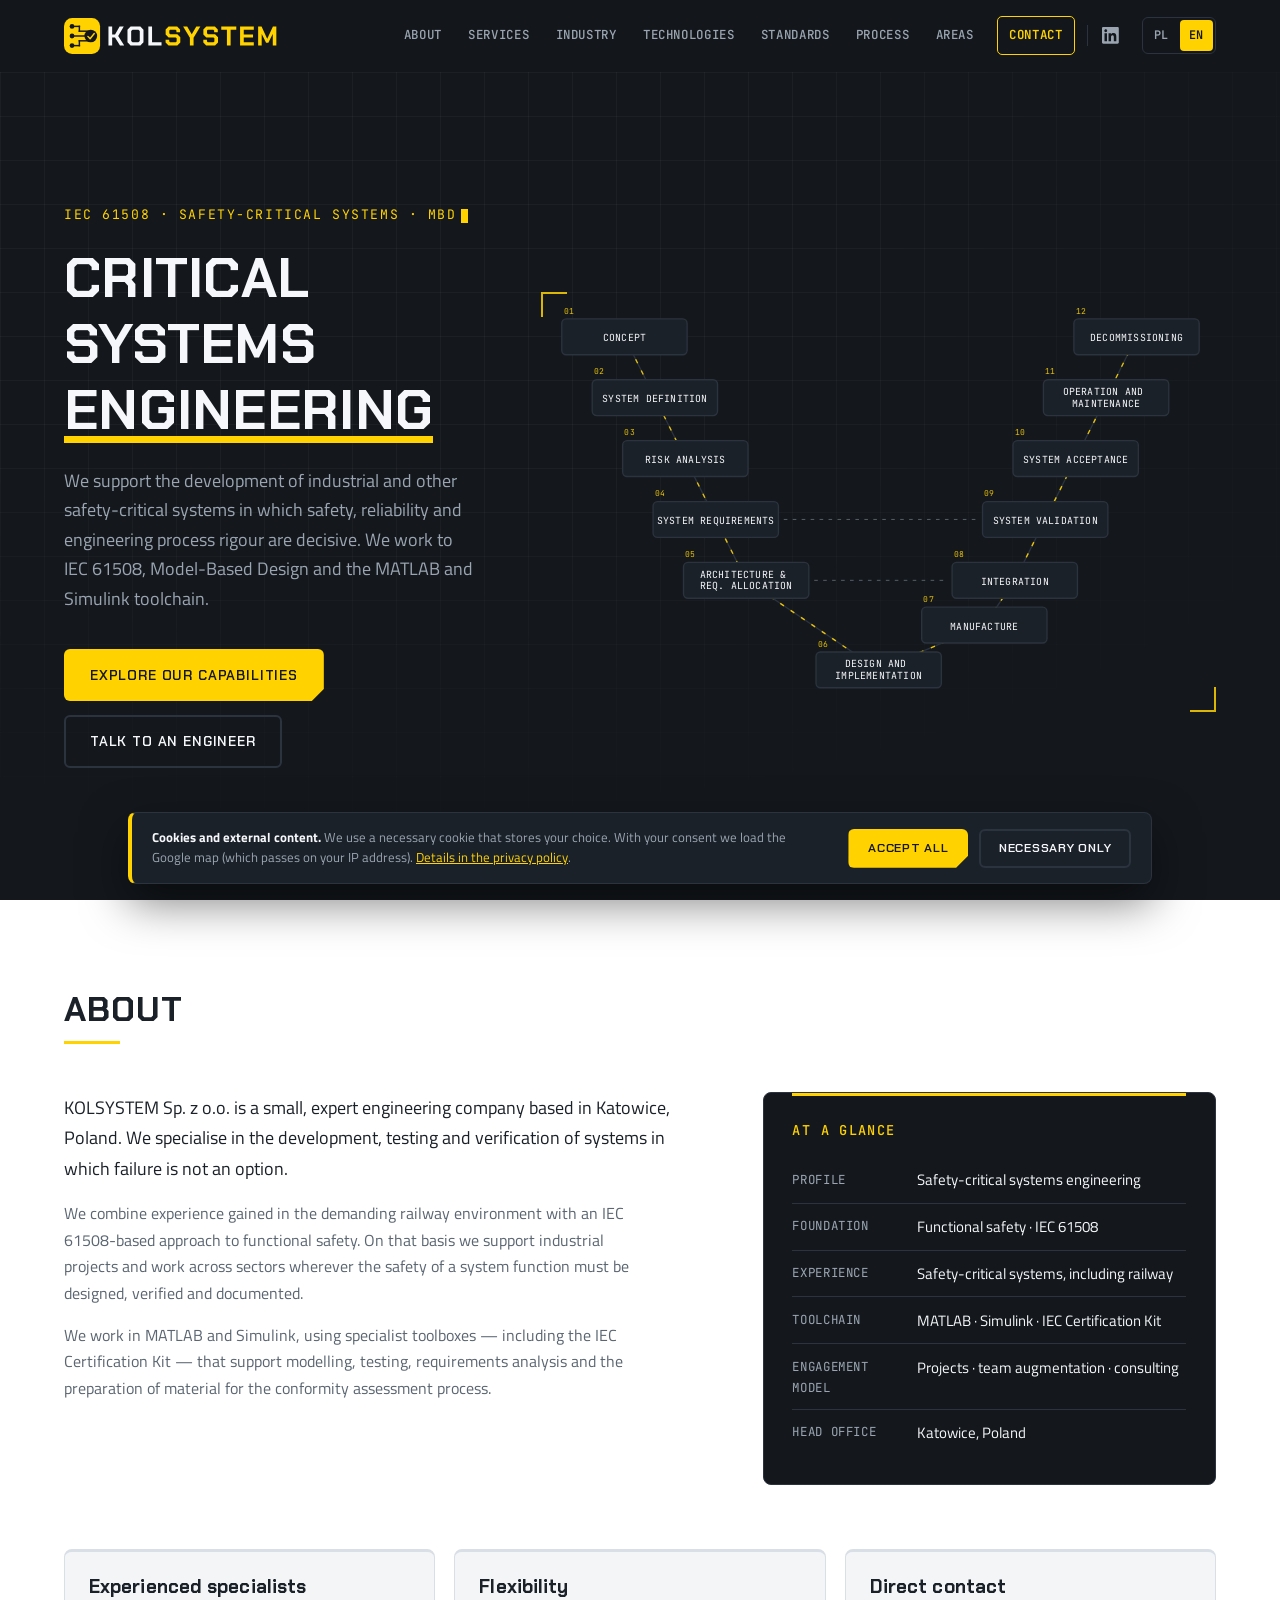
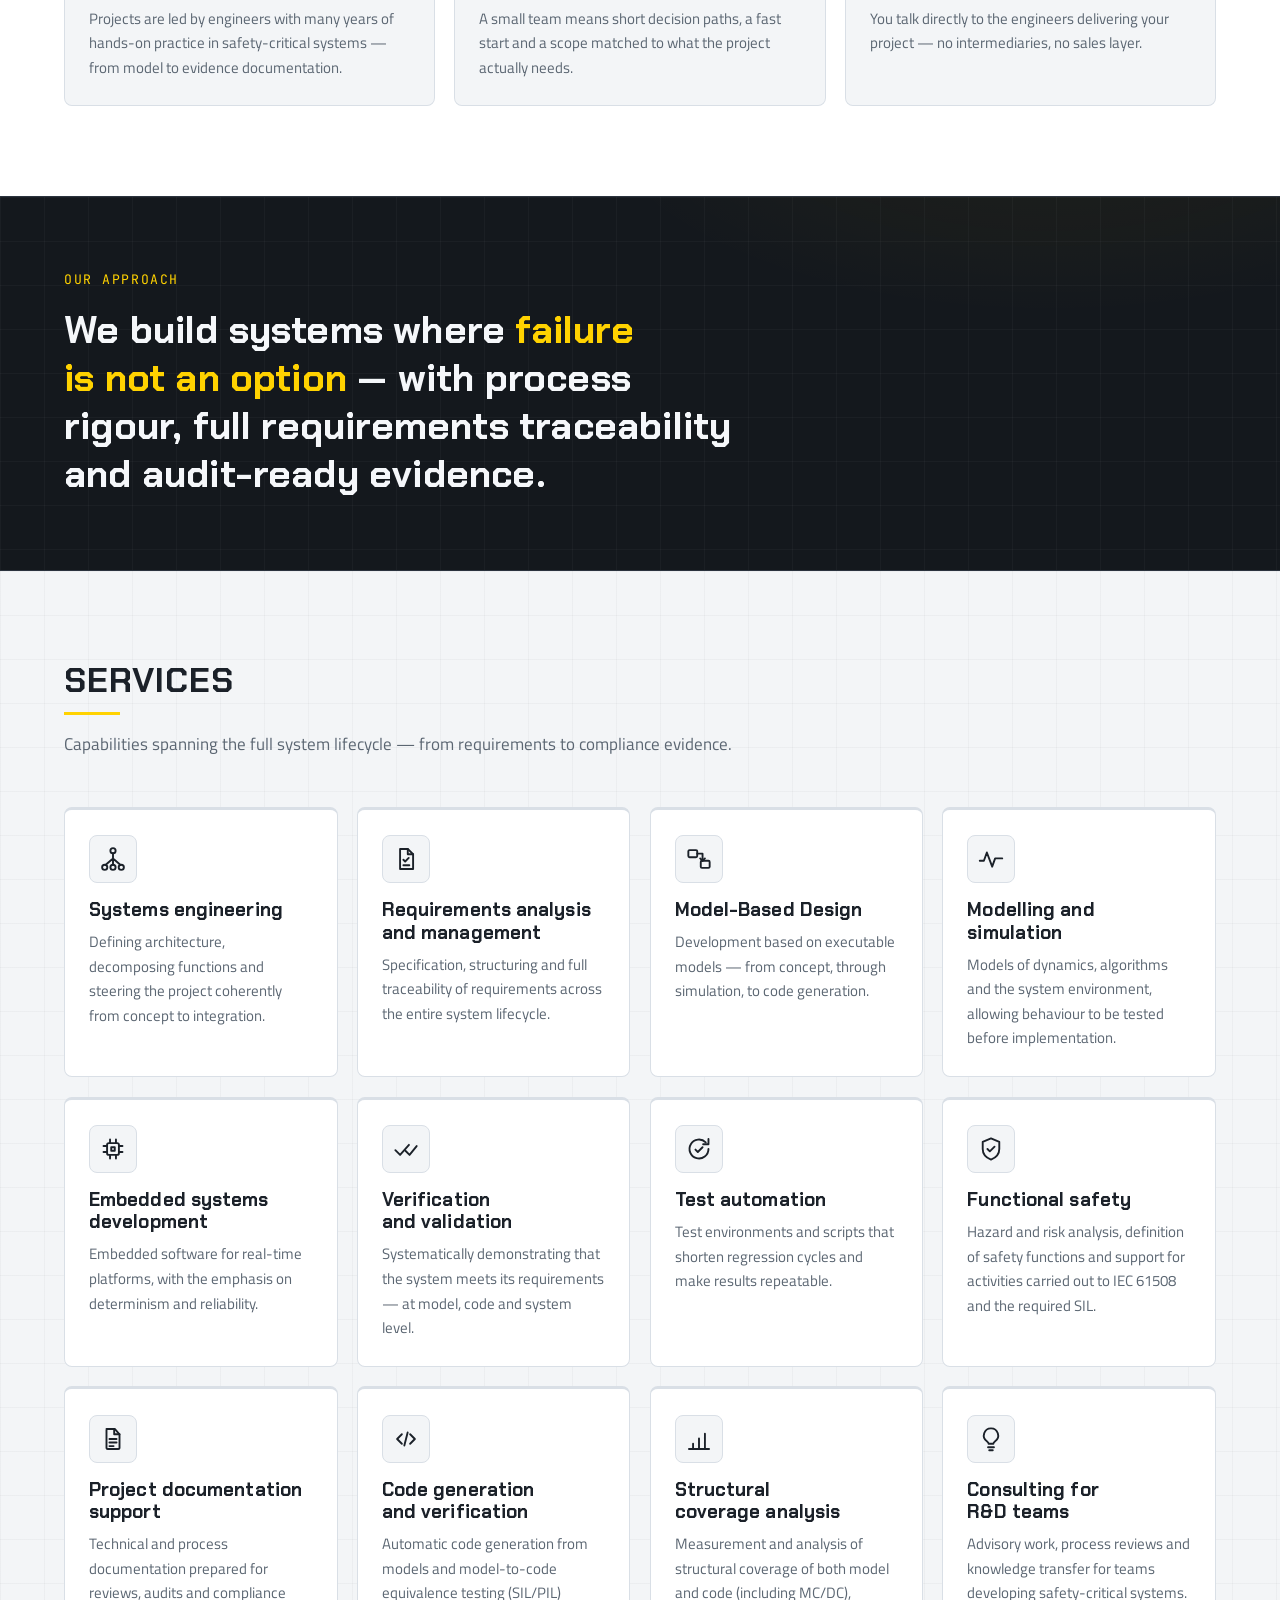
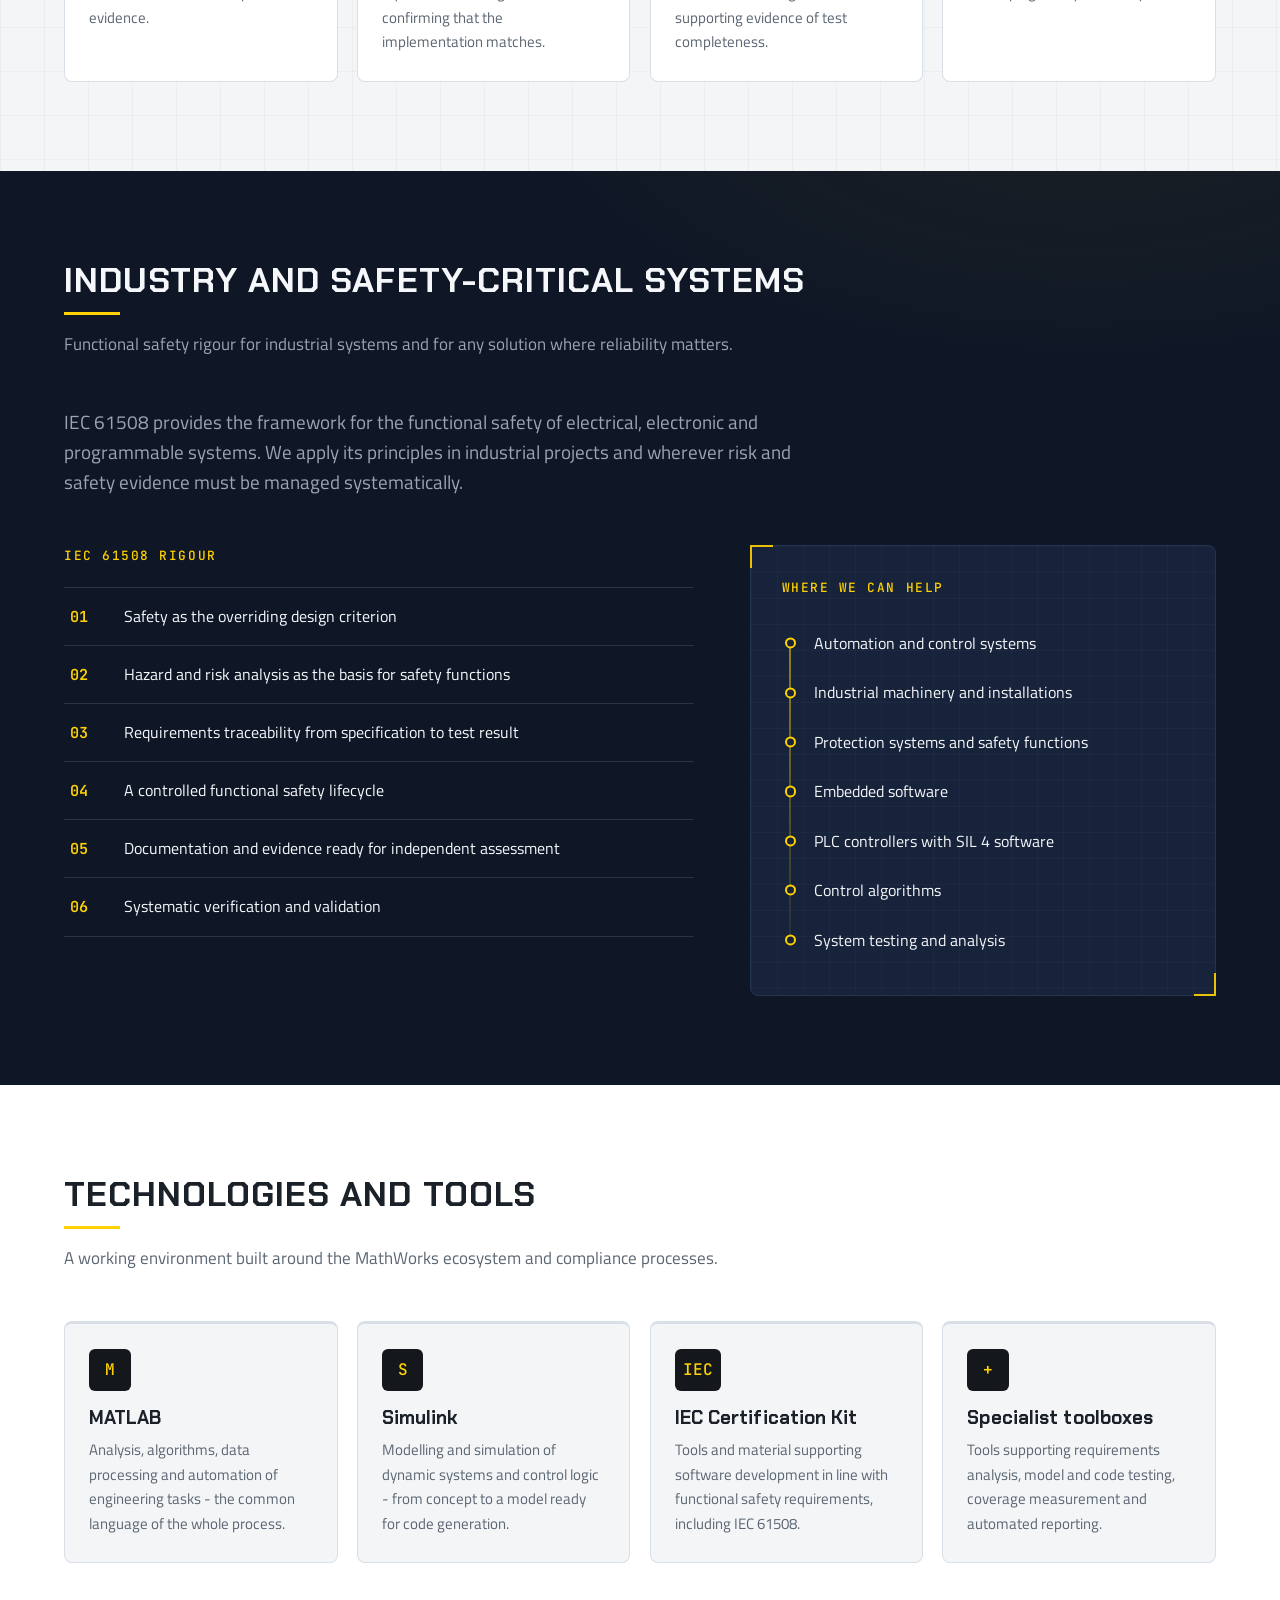
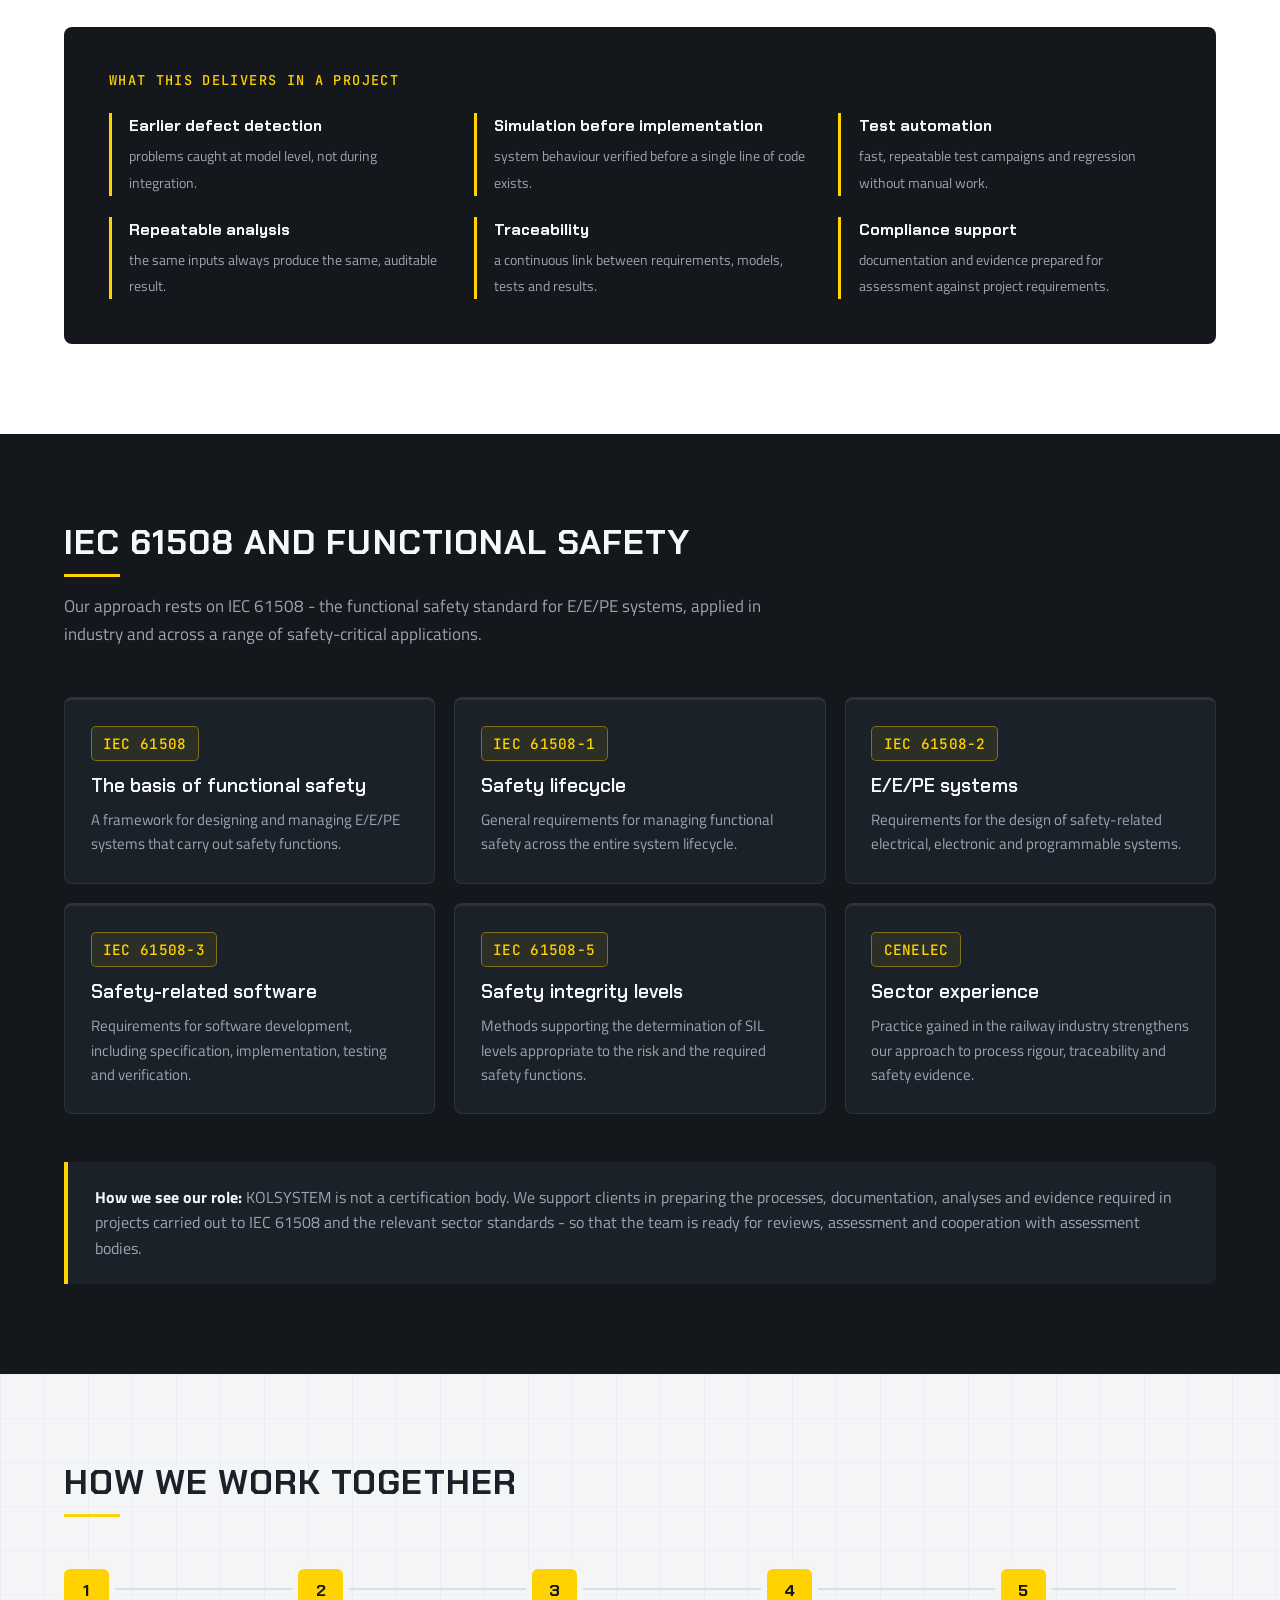
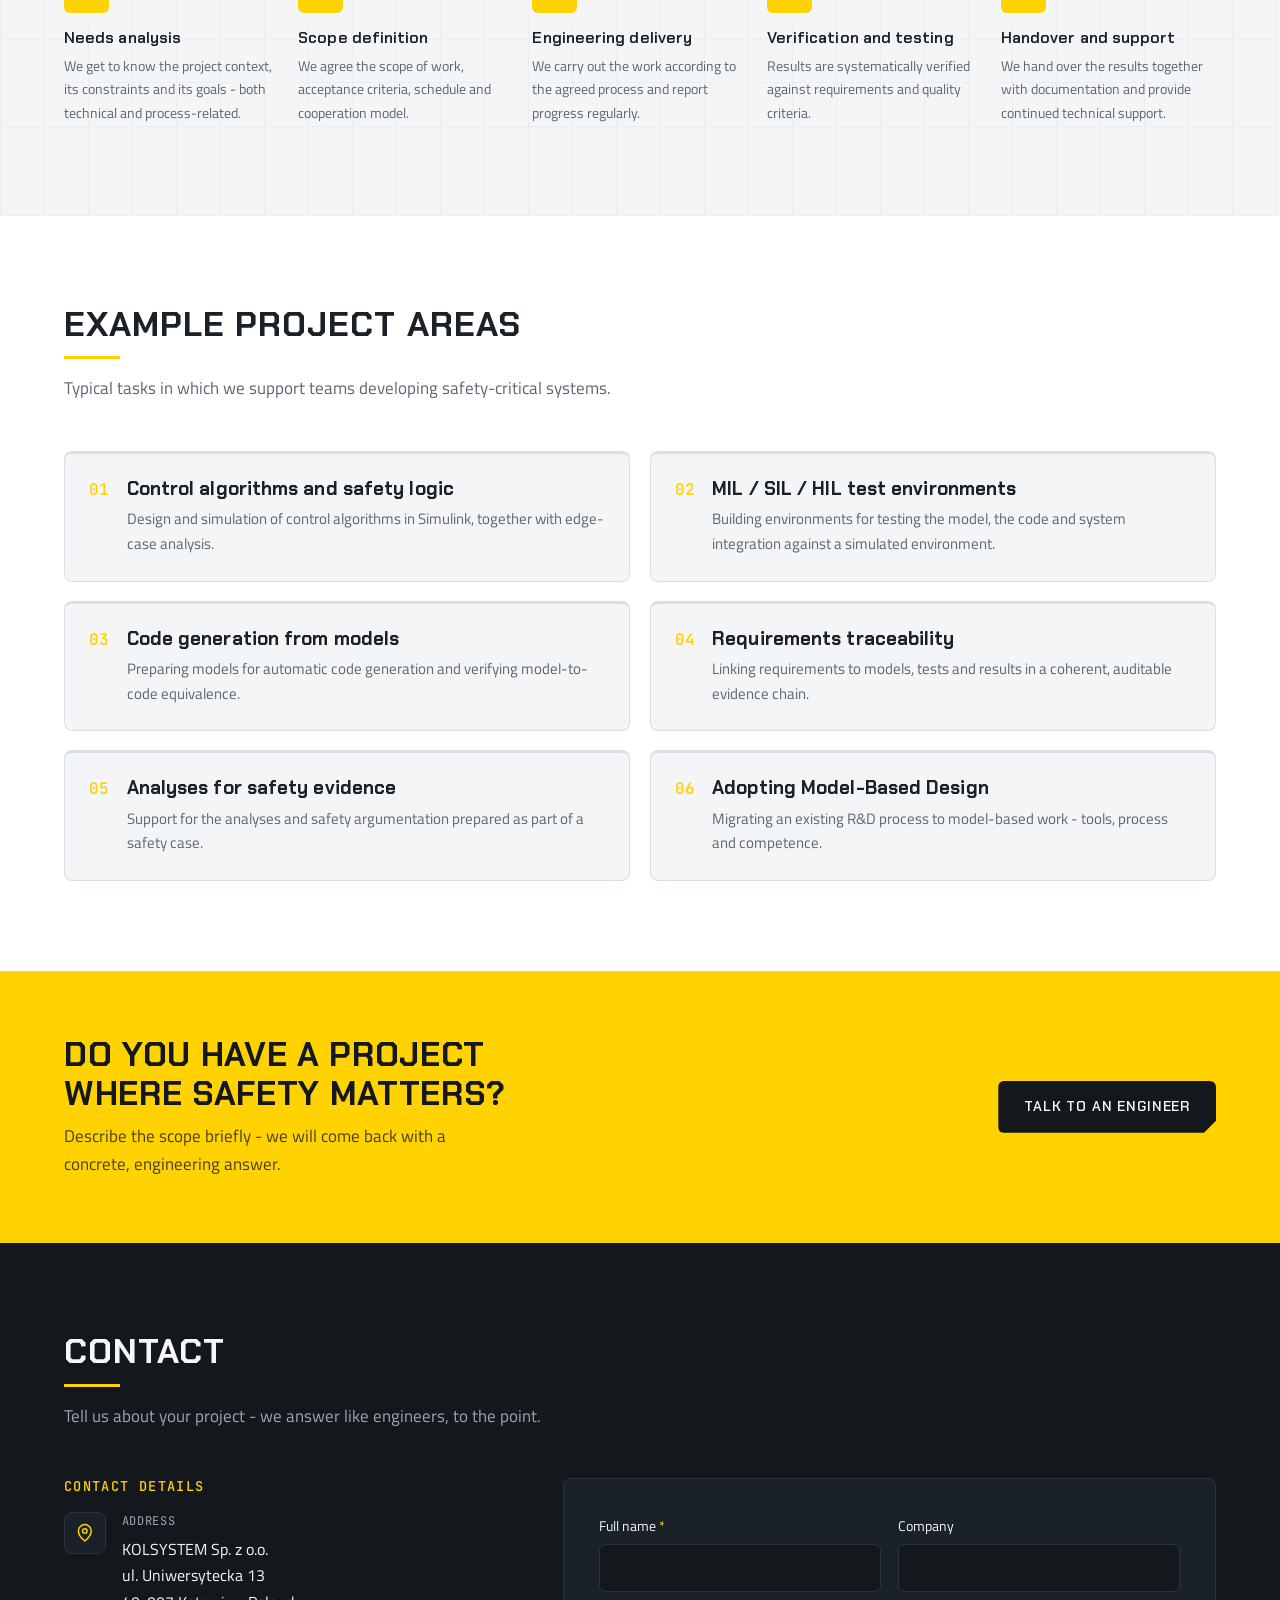
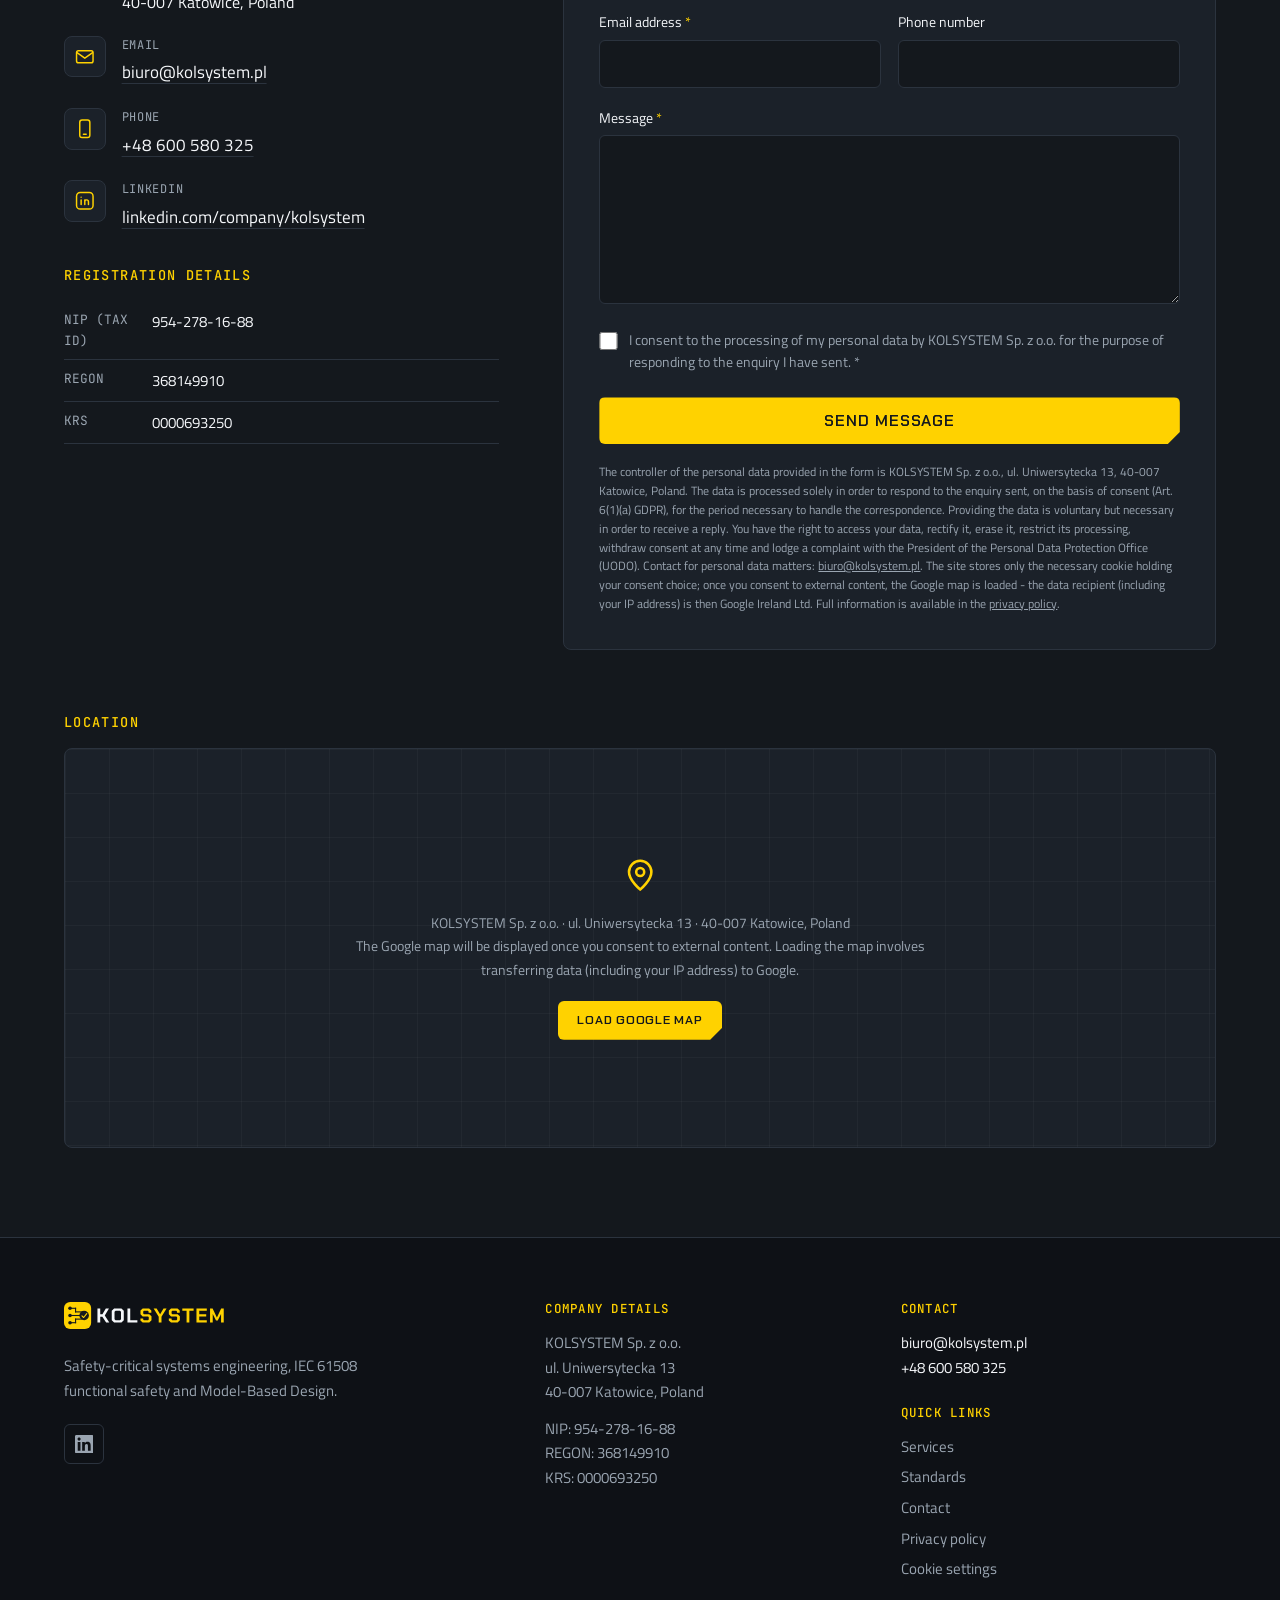
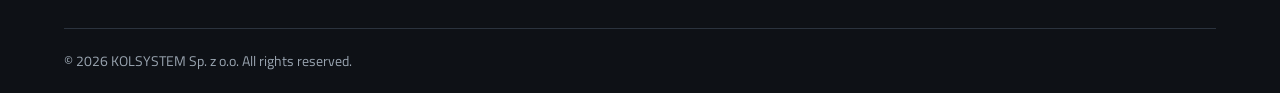
==== commit 3a751bad: "dodanie linkedin" ====
--- a/en/index.html
+++ b/en/index.html
@@ -38,7 +38,8 @@
 <link as="font" crossorigin="" href="../assets/fonts/titillium-web-400-latin-ext.woff2" rel="preload" type="font/woff2"/>
 <link as="font" crossorigin="" href="../assets/fonts/chakra-petch-700-latin.woff2" rel="preload" type="font/woff2"/>
 <link as="font" crossorigin="" href="../assets/fonts/chakra-petch-700-latin-ext.woff2" rel="preload" type="font/woff2"/>
-<link href="../assets/css/style.css" rel="stylesheet"/>
+<!-- ?v= zmieniaj przy każdej zmianie CSS/JS - .htaccess cache'uje je na rok -->
+<link href="../assets/css/style.css?v=2026-09-15" rel="stylesheet"/>
 <!-- Dane strukturalne dla wyszukiwarek -->
 <script type="application/ld+json">{
   "@context": "https://schema.org",
@@ -73,6 +74,9 @@
       },
       "areaServed": "PL",
       "hasMap": "https://maps.google.com/maps?q=ul.+Uniwersytecka+13,+40-007+Katowice",
+      "sameAs": [
+        "https://www.linkedin.com/company/kolsystem/"
+      ],
       "knowsAbout": [
         "inżynieria systemów krytycznych",
         "bezpieczeństwo funkcjonalne",
@@ -214,6 +218,15 @@
 <li><a href="#proces">Process</a></li>
 <li><a href="#obszary">Areas</a></li>
 <li><a class="nav-cta" href="#kontakt">Contact</a></li>
+<li class="nav-social">
+<a href="https://www.linkedin.com/company/kolsystem/" rel="noopener" target="_blank">
+<svg aria-hidden="true" focusable="false" viewbox="0 0 24 24">
+<path d="M20.447 20.452h-3.554v-5.569c0-1.328-.027-3.037-1.852-3.037-1.853 0-2.136 1.445-2.136 2.939v5.667H9.351V9h3.414v1.561h.046c.477-.9 1.637-1.85 3.37-1.85 3.601 0 4.267 2.37 4.267 5.455v6.286zM5.337 7.433c-1.144 0-2.063-.926-2.063-2.065 0-1.138.92-2.063 2.063-2.063 1.14 0 2.064.925 2.064 2.063 0 1.139-.925 2.065-2.064 2.065zm1.782 13.019H3.555V9h3.564v11.452zM22.225 0H1.771C.792 0 0 .774 0 1.729v20.542C0 23.227.792 24 1.771 24h20.451C23.2 24 24 23.227 24 22.271V1.729C24 .774 23.2 0 22.222 0h.003z"></path>
+</svg>
+<span class="nav-social-label">LinkedIn</span>
+<span class="sr-only">(opens in a new tab)</span>
+</a>
+</li>
 </ul>
 </nav>
 <div aria-label="Language" class="lang-switch" role="group">
@@ -714,7 +727,7 @@
 <section aria-label="Invitation to work together" class="cta-band">
 <div class="container cta-band-inner" data-reveal="">
 <div class="cta-band-copy">
-<h2 class="cta-band-title">Do you have an industrial project where safety matters?</h2>
+<h2 class="cta-band-title">Do you have a project where safety matters?</h2>
 <p class="cta-band-text">Describe the scope briefly - we will come back with a concrete, engineering answer.</p>
 </div>
 <a class="btn cta-band-btn" href="#kontakt">Talk to an engineer</a>
@@ -732,16 +745,36 @@
 <h3>Contact details</h3>
 <ul class="contact-list">
 <li>
+<svg aria-hidden="true" class="contact-icon" focusable="false" viewbox="0 0 24 24">
+<path d="M12 21s-7-5.75-7-11a7 7 0 1 1 14 0c0 5.25-7 11-7 11z"></path>
+<circle cx="12" cy="10" r="2.5"></circle>
+</svg>
 <span class="contact-label">Address</span>
 <address>KOLSYSTEM Sp. z o.o.<br/>ul. Uniwersytecka 13<br/>40-007 Katowice, Poland</address>
 </li>
 <li>
+<svg aria-hidden="true" class="contact-icon" focusable="false" viewbox="0 0 24 24">
+<rect height="13" rx="2" width="18" x="3" y="5.5"></rect>
+<path d="m3.5 7.5 8.5 6 8.5-6"></path>
+</svg>
 <span class="contact-label">Email</span>
 <a href="mailto:biuro@kolsystem.pl">biuro@kolsystem.pl</a>
 </li>
 <li>
+<svg aria-hidden="true" class="contact-icon" focusable="false" viewbox="0 0 24 24">
+<rect height="19" rx="2.5" width="11" x="6.5" y="2.5"></rect>
+<path d="M10.5 18h3"></path>
+</svg>
 <span class="contact-label">Phone</span>
 <a href="tel:+48600580325">+48 600 580 325</a>
+</li>
+<li>
+<svg aria-hidden="true" class="contact-icon" focusable="false" viewbox="0 0 24 24">
+<rect height="18" rx="4" width="18" x="3" y="3"></rect>
+<path d="M8 11v5M8 8v.01M12 16v-5M16 16v-3a2 2 0 1 0-4 0"></path>
+</svg>
+<span class="contact-label">LinkedIn</span>
+<a href="https://www.linkedin.com/company/kolsystem/" rel="noopener" target="_blank">linkedin.com/<wbr/>company/<wbr/>kolsystem<span class="sr-only"> (opens in a new tab)</span></a>
 </li>
 </ul>
 <h3 class="contact-reg-title">Registration details</h3>
@@ -843,6 +876,15 @@
 <img alt="" class="logo-image" height="760" src="../assets/brand/logo-horizontal-primary.svg" width="4510"/>
 </a>
 <p>Safety-critical systems engineering, IEC 61508 functional safety and Model-Based Design.</p>
+<ul class="footer-social">
+<li>
+<a aria-label="KOLSYSTEM on LinkedIn (opens in a new tab)" href="https://www.linkedin.com/company/kolsystem/" rel="noopener" target="_blank">
+<svg aria-hidden="true" focusable="false" viewbox="0 0 24 24">
+<path d="M20.447 20.452h-3.554v-5.569c0-1.328-.027-3.037-1.852-3.037-1.853 0-2.136 1.445-2.136 2.939v5.667H9.351V9h3.414v1.561h.046c.477-.9 1.637-1.85 3.37-1.85 3.601 0 4.267 2.37 4.267 5.455v6.286zM5.337 7.433c-1.144 0-2.063-.926-2.063-2.065 0-1.138.92-2.063 2.063-2.063 1.14 0 2.064.925 2.064 2.063 0 1.139-.925 2.065-2.064 2.065zm1.782 13.019H3.555V9h3.564v11.452zM22.225 0H1.771C.792 0 0 .774 0 1.729v20.542C0 23.227.792 24 1.771 24h20.451C23.2 24 24 23.227 24 22.271V1.729C24 .774 23.2 0 22.222 0h.003z"></path>
+</svg>
+</a>
+</li>
+</ul>
 </div>
 <div class="footer-col">
 <h3>Company details</h3>
@@ -895,6 +937,6 @@
 <path d="M12 19V5m-6 6 6-6 6 6" fill="none" stroke="currentColor" stroke-linecap="round" stroke-linejoin="round" stroke-width="2"></path>
 </svg>
 </button>
-<script defer="" src="../assets/js/script.js"></script>
+<script defer="" src="../assets/js/script.js?v=2026-09-15"></script>
 </body>
 </html>
--- a/assets/css/style.css
+++ b/assets/css/style.css
@@ -248,6 +248,18 @@
   transition: top 0.2s ease;
 }
 .skip-link:focus { top: 0; }
+
+/* Tekst tylko dla czytników ekranu */
+.sr-only {
+  position: absolute;
+  width: 1px;
+  height: 1px;
+  margin: -1px;
+  overflow: hidden;
+  clip: rect(0 0 0 0);
+  white-space: nowrap;
+  border: 0;
+}
 
 /* ---------- 2. Typografia ---------- */
 
@@ -424,7 +436,7 @@
   display: flex;
   align-items: center;
   justify-content: space-between;
-  gap: 1.5rem;
+  gap: 1rem;
 }
 
 /* Logo */
@@ -441,7 +453,9 @@
   flex: 0 0 auto;
 }
 
-/* W nagłówku logotyp większy niż w stopce */
+/* W nagłówku logotyp większy niż w stopce; nie może się ściskać,
+   gdy brakuje miejsca na nawigację. */
+.site-header .logo { flex-shrink: 0; }
 .site-header .logo-image { height: 2.25rem; }
 
 /* Nawigacja desktop */
@@ -459,6 +473,7 @@
   font-weight: 500;
   text-transform: uppercase;
   letter-spacing: 0.05em;
+  white-space: nowrap;
   color: var(--muted-d);
   text-decoration: none;
   border-radius: 5px;
@@ -481,6 +496,54 @@
 .site-nav a.nav-cta:focus-visible {
   background: var(--yellow);
   color: var(--on-yellow);
+}
+
+/* LinkedIn: na desktopie sama ikona za separatorem,
+   w menu mobilnym pełny wiersz z podpisem. */
+.nav-social {
+  display: flex;
+  align-items: center;
+  margin-left: 0.5rem;
+}
+
+.nav-social::before {
+  content: "";
+  width: 1px;
+  height: 1.3rem;
+  margin-right: 0.45rem;
+  background: var(--border-d);
+}
+
+.site-nav .nav-social a {
+  display: flex;
+  align-items: center;
+  gap: 0.6rem;
+  padding: 0.45rem;
+}
+
+.nav-social svg {
+  flex: 0 0 auto;
+  width: 1.05rem;
+  height: 1.05rem;
+  fill: currentColor;
+}
+
+/* Pełna nawigacja na węższych laptopach - ciaśniejsze odstępy między pozycjami */
+@media (min-width: 68.0625rem) and (max-width: 75rem) {
+  .site-nav ul { gap: 0.125rem; }
+  .site-nav a { padding-inline: 0.5rem; }
+}
+
+@media (min-width: 68.0625rem) {
+  .nav-social-label {
+    position: absolute;
+    width: 1px;
+    height: 1px;
+    margin: -1px;
+    overflow: hidden;
+    clip: rect(0 0 0 0);
+    white-space: nowrap;
+  }
 }
 
 /* Przełącznik języka */
@@ -1320,22 +1383,54 @@
   margin-bottom: 0.25rem;
 }
 
+/* Podkreślenie jako text-decoration, żeby przy złamaniu adresu
+   biegło pod każdą linią tekstu, a nie pod całym blokiem. */
 .contact-list a {
   color: var(--white);
   font-size: 1.05rem;
   font-weight: 500;
-  text-decoration: none;
-  border-bottom: 1px solid var(--border-d);
-  transition: color 0.15s ease, border-color 0.15s ease;
+  text-decoration: underline 1px var(--border-d);
+  text-underline-offset: 0.3em;
+  transition: color 0.15s ease, text-decoration-color 0.15s ease;
 }
 
 .contact-list a:hover,
 .contact-list a:focus-visible {
   color: var(--yellow);
-  border-bottom-color: var(--yellow);
+  text-decoration-color: var(--yellow);
 }
 
 .contact-list address { color: var(--white); }
+
+/* Ikony przy danych kontaktowych - ciemny wariant ikon z kart usług */
+.contact-list li {
+  display: grid;
+  grid-template-columns: 2.6rem minmax(0, 1fr);
+  column-gap: 1rem;
+  align-items: start;
+}
+
+.contact-list li > :not(.contact-icon) { grid-column: 2; }
+.contact-list li > a { justify-self: start; }
+
+.contact-icon {
+  grid-row: 1 / span 2;
+  width: 2.6rem;
+  height: 2.6rem;
+  padding: 0.55rem;
+  background: var(--anthracite);
+  border: 1px solid var(--border-d);
+  border-radius: 8px;
+  fill: none;
+  stroke: var(--yellow);
+  stroke-width: 1.6;
+  stroke-linecap: round;
+  stroke-linejoin: round;
+  transition: border-color 0.15s ease;
+}
+
+.contact-list li:has(a:hover) .contact-icon,
+.contact-list li:has(a:focus-visible) .contact-icon { border-color: var(--yellow); }
 
 .reg-list div {
   display: grid;
@@ -1549,6 +1644,35 @@
   margin-top: 1.1rem;
   font-size: 0.92rem;
   max-width: 20rem;
+}
+
+.footer-social {
+  display: flex;
+  gap: 0.6rem;
+  margin-top: 1.3rem;
+}
+
+.footer-social a {
+  display: grid;
+  place-items: center;
+  width: 2.5rem;
+  height: 2.5rem;
+  border: 1px solid var(--border-d);
+  border-radius: 6px;
+  color: var(--muted-d);
+  transition: color 0.15s ease, border-color 0.15s ease;
+}
+
+.footer-social a:hover,
+.footer-social a:focus-visible {
+  color: var(--white);
+  border-color: var(--yellow);
+}
+
+.footer-social svg {
+  width: 1.15rem;
+  height: 1.15rem;
+  fill: currentColor;
 }
 
 .footer-col h3 {
@@ -1772,7 +1896,9 @@
   .standards-grid { grid-template-columns: repeat(2, minmax(0, 1fr)); }
 }
 
-@media (max-width: 56rem) {
+/* Menu rozwijane włącza się, zanim pełna nawigacja przestanie mieścić się
+   obok logo (8 pozycji + LinkedIn + przełącznik języka). */
+@media (max-width: 68rem) {
   /* Nawigacja mobilna */
   .nav-toggle { display: inline-flex; }
 
@@ -1796,8 +1922,12 @@
   }
 
   .site-nav.is-open {
-    max-height: 30rem;
+    max-height: 40rem;
+    max-height: min(40rem, calc(100dvh - var(--header-h)));
+    overflow-y: auto;
     visibility: visible;
+    /* widoczność od razu - inaczej skrypt nie przeniesie fokusu do menu */
+    transition: max-height 0.3s ease, visibility 0s;
   }
 
   .site-nav ul {
@@ -1819,6 +1949,16 @@
     border: 1.5px solid var(--yellow);
     border-radius: 6px;
     text-align: center;
+  }
+
+  .nav-social { margin: 0.35rem 0 0; }
+  .nav-social::before { display: none; }
+
+  .site-nav .nav-social a {
+    flex: 1;
+    justify-content: center;
+    padding: 0.85rem 0.5rem;
+    border-bottom: 0;
   }
 }
 
@@ -1831,8 +1971,30 @@
   .cards-grid,
   .tech-grid,
   .value-grid { grid-template-columns: 1fr; }
-  /* Na bardzo wąskich ekranach zmniejszamy logo, aby zmieściło się obok menu. */
-  .site-header .logo-image { height: 1.95rem; }
+  /* Telefon: logo wypełnia miejsce obok przełącznika i przycisku menu
+     (skaluje się proporcjonalnie, nigdy nie jest ściskane). */
+  .header-inner { gap: 0.6rem; }
+  .site-header .logo { flex: 0 1 11rem; min-width: 0; }
+  .site-header .logo-image { width: 100%; height: auto; }
+  .lang-switch, .nav-toggle { flex-shrink: 0; }
+  .lang-switch a { padding: 0.35rem 0.45rem; }
+
+  /* Sam symbol menu - podpis zostaje dla czytników ekranu */
+  .nav-toggle {
+    justify-content: center;
+    width: 2.25rem;
+    height: 2.25rem;
+    padding: 0;
+  }
+  .nav-toggle-label {
+    position: absolute;
+    width: 1px;
+    height: 1px;
+    margin: -1px;
+    overflow: hidden;
+    clip: rect(0 0 0 0);
+    white-space: nowrap;
+  }
   .footer-grid { grid-template-columns: 1fr; gap: 2rem; }
   .hero-actions .btn { width: 100%; text-align: center; }
   .cta-band-btn { width: 100%; text-align: center; }
